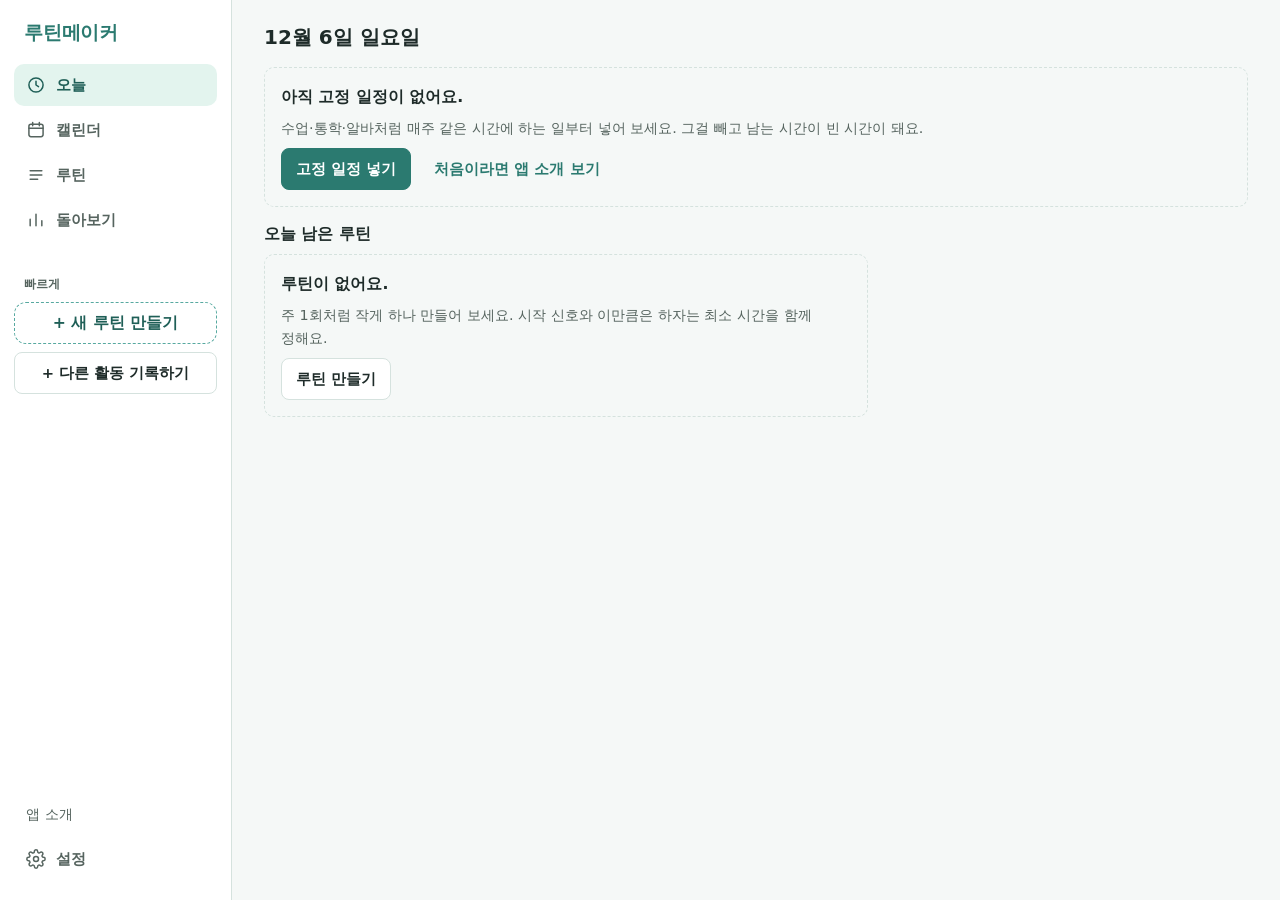
==== index.html @ d588ef5b "예상과 실제: 그만둔 일 남기기, 배율을 로그 중앙값과 범위로, 돌아보기 산점도, 앱 보정 효과 확인(백테스트) Co-Authored-By: Claude Opus 5.5 <nore" ====
<!doctype html>
<html lang="ko">
<head>
<meta charset="utf-8">
<meta name="viewport" content="width=device-width, initial-scale=1">
<title>루틴메이커</title>
<meta name="description" content="실제로 걸리는 시간을 재서, 고정 일정 사이 빈 시간에 지킬 수 있는 루틴을 세우는 웹앱">
<meta name="color-scheme" content="light dark">
<link rel="stylesheet" href="style.css">
<script defer src="js/calc.js"></script>
<script defer src="js/store.js"></script>
<script defer src="js/sample.js"></script>
<script defer src="js/app.js"></script>
</head>
<body>
<a class="skip" href="#main">본문으로 건너뛰기</a>

<!-- 상단 바: 앱 이름 + 탭. 스크롤해도 위에 붙어 있다 -->
<header class="topbar">
  <div class="topbar-inner">
    <div class="brand-row">
      <h1 class="brand">루틴메이커</h1>
      <a class="about" href="intro.html">앱 소개</a>
      <button type="button" class="icon-btn settings-btn" id="btnSettings" aria-label="설정" title="설정">
        <svg viewBox="0 0 24 24" width="20" height="20" aria-hidden="true" fill="none" stroke="currentColor" stroke-width="1.8" stroke-linecap="round" stroke-linejoin="round"><circle cx="12" cy="12" r="3"/><path d="M19.4 15a1.65 1.65 0 0 0 .33 1.82l.06.06a2 2 0 1 1-2.83 2.83l-.06-.06a1.65 1.65 0 0 0-1.82-.33 1.65 1.65 0 0 0-1 1.51V21a2 2 0 1 1-4 0v-.09A1.65 1.65 0 0 0 9 19.4a1.65 1.65 0 0 0-1.82.33l-.06.06a2 2 0 1 1-2.83-2.83l.06-.06A1.65 1.65 0 0 0 4.68 15a1.65 1.65 0 0 0-1.51-1H3a2 2 0 1 1 0-4h.09A1.65 1.65 0 0 0 4.6 9a1.65 1.65 0 0 0-.33-1.82l-.06-.06a2 2 0 1 1 2.83-2.83l.06.06A1.65 1.65 0 0 0 9 4.68a1.65 1.65 0 0 0 1-1.51V3a2 2 0 1 1 4 0v.09a1.65 1.65 0 0 0 1 1.51 1.65 1.65 0 0 0 1.82-.33l.06-.06a2 2 0 1 1 2.83 2.83l-.06.06A1.65 1.65 0 0 0 19.4 9a1.65 1.65 0 0 0 1.51 1H21a2 2 0 1 1 0 4h-.09a1.65 1.65 0 0 0-1.51 1z"/></svg>
        <span class="side-label">설정</span>
      </button>
    </div>
    <nav class="tabs" role="tablist" aria-label="화면">
      <button type="button" role="tab" id="tab-today" aria-controls="panel-today" aria-selected="true"><svg class="tab-ic" viewBox="0 0 24 24" width="20" height="20" aria-hidden="true" fill="none" stroke="currentColor" stroke-width="1.8" stroke-linecap="round" stroke-linejoin="round"><circle cx="12" cy="12" r="8.5"/><path d="M12 7.5V12l3 2"/></svg>오늘</button>
      <button type="button" role="tab" id="tab-calendar" aria-controls="panel-calendar" aria-selected="false" tabindex="-1"><svg class="tab-ic" viewBox="0 0 24 24" width="20" height="20" aria-hidden="true" fill="none" stroke="currentColor" stroke-width="1.8" stroke-linecap="round" stroke-linejoin="round"><rect x="3.5" y="5" width="17" height="15" rx="2.5"/><path d="M3.5 10h17M8 3v4M16 3v4"/></svg>캘린더</button>
      <button type="button" role="tab" id="tab-routines" aria-controls="panel-routines" aria-selected="false" tabindex="-1"><svg class="tab-ic" viewBox="0 0 24 24" width="20" height="20" aria-hidden="true" fill="none" stroke="currentColor" stroke-width="1.8" stroke-linecap="round" stroke-linejoin="round"><path d="M5 7h14M5 12h14M5 17h9"/></svg>루틴</button>
      <button type="button" role="tab" id="tab-review" aria-controls="panel-review" aria-selected="false" tabindex="-1"><svg class="tab-ic" viewBox="0 0 24 24" width="20" height="20" aria-hidden="true" fill="none" stroke="currentColor" stroke-width="1.8" stroke-linecap="round" stroke-linejoin="round"><path d="M5 19V11M12 19V5M19 19v-6"/></svg>돌아보기</button>
    </nav>
    <!-- 넓은 화면(데스크톱)에서만: 왼쪽 메뉴의 상황 버튼과 빠른 버튼 -->
    <div class="side-extra">
      <div id="sideSit"></div>
      <p class="side-h">빠르게</p>
      <button type="button" class="new-btn" id="sideNewRoutine">+ 새 루틴 만들기</button>
      <button type="button" class="btn" id="sideOther">+ 다른 활동 기록하기</button>
    </div>
  </div>
</header>

<div class="wrap">
  <div id="status" class="status info" role="status" aria-live="polite"><strong>기록을 불러오는 중이에요</strong></div>

  <!-- 진행 중인 일: 어느 탭에서나 보인다 -->
  <section id="active" class="active" aria-labelledby="activeTitle" hidden>
    <p class="eyebrow" id="activeKind">하는 중</p>
    <h2 id="activeTitle" tabindex="-1"></h2>
    <p class="timer num" id="timer" aria-hidden="true">00:00</p>
    <p class="sr-only" id="timerLive" aria-live="polite"></p>
    <div class="progress" id="progress" aria-hidden="true"><span id="progressBar"></span><i id="progressMin" title="최소 시간" hidden></i></div>
    <p class="active-note" id="activeNote" hidden></p>
    <p class="meta" id="activeMeta"></p>
    <div class="row" id="activeButtons">
      <button type="button" class="btn primary" id="btnFinish">끝냈어요</button>
      <button type="button" class="btn" id="btnAbandon">그만두기</button>
    </div>
    <div class="confirm" id="shortConfirm" hidden>
      <p id="shortText"></p>
      <div class="row">
        <button type="button" class="btn primary" id="btnShortNo">조금 더 하기</button>
        <button type="button" class="btn" id="btnShortYes">그래도 끝내기</button>
      </div>
    </div>
    <form id="finishForm" class="subform" hidden novalidate>
      <div class="field" id="finishAmountField">
        <label for="finishAmount" id="finishAmountLabel">오늘 몇 장 했어요?</label>
        <input id="finishAmount" inputmode="numeric" autocomplete="off" aria-describedby="finishAmountErr">
        <p class="err" id="finishAmountErr"></p>
      </div>
      <div class="field" id="finishActualField">
        <label for="finishActual">실제로 걸린 시간 (분)</label>
        <input id="finishActual" inputmode="numeric" autocomplete="off" aria-describedby="finishActualHint finishActualErr">
        <p class="hint" id="finishActualHint">타이머가 12시간 넘게 켜져 있었어요. 실제로 걸린 시간을 적어 주세요.</p>
        <p class="err" id="finishActualErr"></p>
      </div>
      <div class="row">
        <button type="submit" class="btn primary">기록 저장</button>
        <button type="button" class="btn" id="btnSkipAmount">분량은 모르겠어요</button>
        <button type="button" class="btn ghost" id="btnFinishBack">계속하기</button>
      </div>
    </form>
    <div class="confirm" id="abandonConfirm" hidden>
      <p id="abandonText">여기까지 한 시간을 ‘그만둔 일’로 남길까요? 그만둔 일은 횟수와 예상 비교에서 빠지고, 몇 번 그만뒀는지만 따로 세요. 잘못 시작했다면 기록 없이 지울 수 있어요.</p>
      <div class="row">
        <button type="button" class="btn primary" id="btnAbandonYes">그만둔 일로 남기기</button>
        <button type="button" class="btn" id="btnAbandonNo">계속하기</button>
        <button type="button" class="btn danger push-right" id="btnAbandonDiscard">기록 없이 지우기</button>
      </div>
    </div>
  </section>

  <main id="main">

    <!-- 오늘 -->
    <section id="panel-today" role="tabpanel" aria-labelledby="tab-today">
      <div id="todayDyn"></div>

      <!-- 다른 활동 기록하기: 오늘 탭의 버튼을 누르면 이 폼이 화면 위 창으로 옮겨져 열린다 -->
      <section class="card" aria-labelledby="taskH" hidden>
        <h2 id="taskH">다른 활동 기록하기</h2>
        <form id="taskForm" novalidate>
          <p class="sub">과제·발표 준비처럼 루틴이 아닌 일을 재거나, 이미 끝낸 일을 기록해요.</p>
          <div class="field">
            <label for="tName">할 일 이름</label>
            <input id="tName" autocomplete="off" placeholder="예: 자료구조 과제 3번" aria-describedby="tNameErr">
            <p class="err" id="tNameErr"></p>
          </div>
          <div class="grid2">
            <div class="field">
              <label for="tCategory">카테고리</label>
              <input id="tCategory" list="categoryList" autocomplete="off" value="과제" aria-describedby="tCategoryErr">
              <p class="err" id="tCategoryErr"></p>
            </div>
            <div class="field">
              <label for="tEstimate">예상 시간 (분)</label>
              <input id="tEstimate" inputmode="numeric" autocomplete="off" placeholder="60" aria-describedby="tEstimateErr">
              <p class="err" id="tEstimateErr"></p>
            </div>
          </div>
          <p class="hint" id="tHint" aria-live="polite"></p>
          <label class="check"><input type="checkbox" id="tManual"> 이미 끝낸 일이에요 (실제 시간 직접 입력)</label>
          <div class="grid2">
            <div class="field" id="tDayField" hidden>
              <label for="tDay">언제 했나요?</label>
              <select id="tDay"></select>
            </div>
            <div class="field" id="tActualField" hidden>
              <label for="tActual">실제로 걸린 시간 (분)</label>
              <input id="tActual" inputmode="numeric" autocomplete="off" placeholder="80" aria-describedby="tActualErr">
              <p class="err" id="tActualErr"></p>
            </div>
          </div>
          <p class="err" id="taskFormErr"></p>
          <div class="row"><button type="submit" class="btn primary" id="tSubmit">시작</button></div>
        </form>
      </section>
    </section>

    <!-- 캘린더: 주 보기(기본)·월 보기, 그리고 매주 반복되는 고정 일정 -->
    <section id="panel-calendar" role="tabpanel" aria-labelledby="tab-calendar" hidden>
      <div id="calendarDyn"></div>

      <!-- 고정 일정 넣기·고치기 폼: '+ 고정 일정 넣기'나 연필을 누르면 화면 위 창으로 옮겨져 열린다 -->
      <section class="card" aria-label="고정 일정 넣기" hidden>
        <form id="blockForm" novalidate>
          <div class="grid2">
            <div class="field">
              <label for="bName">이름</label>
              <input id="bName" autocomplete="off" placeholder="예: 자료구조" aria-describedby="bNameErr">
              <p class="err" id="bNameErr"></p>
            </div>
            <div class="field">
              <label for="bKind">종류</label>
              <select id="bKind">
                <option>수업</option><option>통학</option><option>알바</option><option>기타</option>
              </select>
            </div>
          </div>
          <fieldset class="choice days" id="bDaysSet" aria-describedby="bDaysErr">
            <legend>요일</legend>
            <div class="daypick">
              <label><input type="checkbox" name="bDay" value="1"><span>월</span></label>
              <label><input type="checkbox" name="bDay" value="2"><span>화</span></label>
              <label><input type="checkbox" name="bDay" value="3"><span>수</span></label>
              <label><input type="checkbox" name="bDay" value="4"><span>목</span></label>
              <label><input type="checkbox" name="bDay" value="5"><span>금</span></label>
              <label><input type="checkbox" name="bDay" value="6"><span>토</span></label>
              <label><input type="checkbox" name="bDay" value="0"><span>일</span></label>
            </div>
            <p class="err" id="bDaysErr"></p>
          </fieldset>
          <div class="grid2">
            <div class="field">
              <label for="bStart">시작</label>
              <input type="time" id="bStart" aria-describedby="bStartErr">
              <p class="err" id="bStartErr"></p>
            </div>
            <div class="field">
              <label for="bEnd">끝</label>
              <input type="time" id="bEnd" aria-describedby="bEndErr">
              <p class="err" id="bEndErr"></p>
            </div>
          </div>
          <div class="row">
            <button type="submit" class="btn primary" id="bSubmit">고정 일정 넣기</button>
            <button type="button" class="btn ghost" id="bCancel" hidden>수정 취소</button>
            <button type="button" class="btn danger push-right" id="bDelete" hidden>고정 일정 지우기</button>
          </div>
          <div class="confirm" id="bDeleteConfirm" hidden>
            <p id="bDeleteText"></p>
            <div class="row">
              <button type="button" class="btn danger" id="bDeleteYes">지우기</button>
              <button type="button" class="btn" id="bDeleteNo">취소</button>
            </div>
          </div>
        </form>
      </section>

    </section>

    <!-- 루틴 -->
    <section id="panel-routines" role="tabpanel" aria-labelledby="tab-routines" hidden>
      <div id="routinesDyn"></div>

      <!-- 루틴 만들기·고치기 폼: 루틴 탭의 '새 루틴 만들기'나 연필을 누르면 화면 위 창으로 옮겨져 열린다.
           1 이름 → 2 종류 → 3 언제·얼마나 자주 → 4 시간·분량 순서로, 앞 단계를 정하면 다음 단계가 아래에 나타난다 -->
      <section class="card" aria-labelledby="routineFormH" hidden>
        <h2 id="routineFormH" tabindex="-1">새 루틴 만들기</h2>
        <form id="routineForm" class="stack-form" novalidate>
          <div class="field step" id="stepName">
            <label for="rName"><span class="step-n" aria-hidden="true">1</span> 무엇을 하나요?</label>
            <input id="rName" autocomplete="off" placeholder="예: 자료구조 복습" aria-describedby="rNameErr">
            <p class="err" id="rNameErr"></p>
            <fieldset class="color-pick">
              <legend>색 <span class="radio-sub">캘린더와 기록에서 이 루틴을 알아보는 색이에요</span></legend>
              <div class="swatches" id="rColorSwatches"></div>
            </fieldset>
          </div>

          <fieldset class="step kind-pick" id="stepKind" aria-describedby="rKindErr" hidden>
            <legend><span class="step-n" aria-hidden="true">2</span> 어떤 루틴인가요? <button type="button" class="help-btn" data-guide aria-label="루틴 종류 알아보기" title="루틴 종류 알아보기"><svg viewBox="0 0 24 24" width="18" height="18" aria-hidden="true" fill="none" stroke="currentColor" stroke-width="1.8" stroke-linecap="round" stroke-linejoin="round"><circle cx="12" cy="12" r="9.5"></circle><path d="M9.5 9.3a2.6 2.6 0 0 1 5 .9c0 1.8-2.5 2.3-2.5 3.8"></path><path d="M12 17.2h.01"></path></svg></button></legend>
            <div class="kind-cards">
              <label class="kind-card"><input type="radio" name="rKind" value="time">
                <span class="kc-title">시각 루틴</span><span class="kc-sub">정해진 시각에 해요 · 예: 22:00 영어 단어</span></label>
              <label class="kind-card"><input type="radio" name="rKind" value="situation">
                <span class="kc-title">상황 루틴</span><span class="kc-sub">어떤 상황이 되면 해요 · 예: 수업 끝나면 복습</span></label>
              <label class="kind-card"><input type="radio" name="rKind" value="anytime">
                <span class="kc-title">아무 때나 루틴</span><span class="kc-sub">빈 시간 아무 때나 해요 · 예: 스트레칭</span></label>
            </div>
            <p class="err" id="rKindErr"></p>
          </fieldset>

          <div class="step" id="stepDetail" hidden>
            <p class="step-label"><span class="step-n" aria-hidden="true">3</span> 언제, 얼마나 자주 하나요?</p>

            <div class="field" id="rTimeDetail" hidden>
              <label for="rAnchorTime">몇 시에 시작하나요?</label>
              <input type="time" id="rAnchorTime" aria-describedby="rAnchorErr">
            </div>

            <fieldset class="choice" id="rSitDetail" hidden aria-describedby="rAnchorErr">
              <legend>어떤 상황이 되면 하나요?</legend>
              <label class="radio"><input type="radio" name="rSit" value="block"> 고정 일정이 끝나면</label>
              <div class="field indent" id="rAnchorBlockField" hidden>
                <label for="rAnchorBlock" class="sr-only">어느 고정 일정이 끝나면</label>
                <select id="rAnchorBlock" aria-describedby="rAnchorErr"></select>
              </div>
              <label class="radio"><input type="radio" name="rSit" value="routine"> 다른 루틴을 끝내면</label>
              <div class="field indent" id="rAnchorRoutineField" hidden>
                <label for="rAnchorRoutine" class="sr-only">어느 루틴을 끝내면</label>
                <select id="rAnchorRoutine" aria-describedby="rAnchorErr"></select>
              </div>
              <label class="radio"><input type="radio" name="rSit" value="dayoff"> 쉬는 날이면 <span class="radio-sub">공휴일이나 고정 일정이 없는 날</span></label>
              <label class="radio"><input type="radio" name="rSit" value="situation"> 내가 알려 주는 상황이 되면</label>
              <div class="field indent" id="rAnchorSituationField" hidden>
                <label for="rAnchorSituation">상황 이름</label>
                <input id="rAnchorSituation" list="situationList" autocomplete="off" placeholder="예: 집 도착" aria-describedby="rAnchorSituationHint rAnchorErr">
                <datalist id="situationList"></datalist>
                <p class="hint" id="rAnchorSituationHint">오늘 탭에 이 이름의 버튼이 생겨요. 그 상황이 되면 눌러 주세요.</p>
              </div>
              <p class="hint">"수업 끝나면"처럼 방금 일어난 일에 붙이면 시작하기 쉬워요.</p>
            </fieldset>
            <p class="err" id="rAnchorErr"></p>

            <fieldset class="choice" id="rPerWeekField" aria-describedby="rDaysErr" hidden>
              <legend>얼마나 자주</legend>
              <label class="radio"><input type="radio" name="rFreq" value="days" checked> 요일을 정해요</label>
              <div class="indent" id="rDaysField">
                <div class="daypick">
                  <label><input type="checkbox" name="rDay" value="1"><span>월</span></label>
                  <label><input type="checkbox" name="rDay" value="2"><span>화</span></label>
                  <label><input type="checkbox" name="rDay" value="3"><span>수</span></label>
                  <label><input type="checkbox" name="rDay" value="4"><span>목</span></label>
                  <label><input type="checkbox" name="rDay" value="5"><span>금</span></label>
                  <label><input type="checkbox" name="rDay" value="6"><span>토</span></label>
                  <label><input type="checkbox" name="rDay" value="0"><span>일</span></label>
                </div>
                <div class="row quick-days">
                  <button type="button" class="btn small ghost" data-days="0,1,2,3,4,5,6">매일</button>
                  <button type="button" class="btn small ghost" data-days="1,2,3,4,5">평일</button>
                  <button type="button" class="btn small ghost" data-days="0,6">주말</button>
                </div>
                <p class="err" id="rDaysErr"></p>
              </div>
              <label class="radio"><input type="radio" name="rFreq" value="weekly"> 주 몇 번만 정해요 <span class="radio-sub">요일은 그때그때</span></label>
              <div class="field indent" id="rWeeklyField" hidden>
                <label for="rPerWeek" class="sr-only">주 몇 번</label>
                <select id="rPerWeek">
                  <option value="1">주 1회</option><option value="2">주 2회</option><option value="3" selected>주 3회</option>
                  <option value="4">주 4회</option><option value="5">주 5회</option><option value="6">주 6회</option>
                </select>
              </div>
              <p class="hint">연속 기록은 요일을 정하면 그 요일마다, 주 몇 번이면 주마다 세요. 한 번 놓쳐도 이어져요.</p>
            </fieldset>
            <div class="field" id="rEachField" hidden>
              <span class="field-label">얼마나 자주</span>
              <p class="each-note">상황이 올 때마다 해요</p>
            </div>
          </div>

          <div class="step" id="stepRest" hidden>
            <p class="step-label"><span class="step-n" aria-hidden="true">4</span> 얼마나 걸리나요?</p>
            <div class="grid2">
              <div class="field">
                <label for="rBase">기본 시간 (분)</label>
                <input id="rBase" inputmode="numeric" autocomplete="off" placeholder="45" aria-describedby="rBaseErr">
                <p class="err" id="rBaseErr"></p>
              </div>
              <div class="field">
                <label for="rMin">최소 시간 (분)</label>
                <input id="rMin" inputmode="numeric" autocomplete="off" placeholder="10" aria-describedby="rMinHint rMinErr">
                <p class="hint" id="rMinHint">이만큼은 해야 한 번으로 세요. 바쁜 날엔 여기까지만 해도 돼요. 늘 같은 분량인 루틴은 분량을 끝내면 세요.</p>
                <p class="err" id="rMinErr"></p>
              </div>
            </div>
            <div class="field">
              <label for="rCategory">카테고리</label>
              <input id="rCategory" list="categoryList" autocomplete="off" value="공부" aria-describedby="rCategoryErr">
              <p class="err" id="rCategoryErr"></p>
            </div>

            <fieldset class="choice" id="rMeasureSet">
              <legend>무엇으로 셀 수 있나요?</legend>
              <label class="radio"><input type="radio" name="rMeasure" value="fixed"> 늘 같은 분량이에요 <span class="radio-sub">예: 영어 단어 100개</span></label>
              <div class="grid2 indent" id="rFixedField" hidden>
                <div class="field">
                  <label for="rFixedAmount">분량</label>
                  <input id="rFixedAmount" inputmode="numeric" autocomplete="off" placeholder="100" aria-describedby="rFixedAmountErr">
                  <p class="err" id="rFixedAmountErr"></p>
                </div>
                <div class="field">
                  <label for="rFixedUnit">단위</label>
                  <input id="rFixedUnit" autocomplete="off" placeholder="개" aria-describedby="rFixedUnitErr">
                  <p class="err" id="rFixedUnitErr"></p>
                </div>
              </div>
              <label class="radio"><input type="radio" name="rMeasure" value="count" checked> 매번 달라요 <span class="radio-sub">예: 복습할 슬라이드 장수</span></label>
              <div class="field indent" id="rCountField">
                <label for="rCountUnit">단위</label>
                <input id="rCountUnit" autocomplete="off" value="장" aria-describedby="rCountUnitHint rCountUnitErr">
                <p class="hint" id="rCountUnitHint">끝낼 때 "오늘 몇 장 했어요?"라고 물어봐요.</p>
                <p class="err" id="rCountUnitErr"></p>
              </div>
              <label class="radio"><input type="radio" name="rMeasure" value="none"> 셀 수 없어요 <span class="radio-sub">예: 팀플 회의록 정리</span></label>
            </fieldset>

            <div class="row">
              <button type="submit" class="btn primary" id="rSubmit">루틴 만들기</button>
              <button type="button" class="btn ghost" id="rCancel" hidden>수정 취소</button>
              <button type="button" class="btn danger push-right" id="rDelete" hidden>루틴 지우기</button>
            </div>
            <div class="confirm" id="rDeleteConfirm" hidden>
              <p id="rDeleteText"></p>
              <div class="row">
                <button type="button" class="btn danger" id="rDeleteYes">지우기</button>
                <button type="button" class="btn" id="rDeleteNo">취소</button>
              </div>
            </div>
          </div>
        </form>
      </section>
    </section>

    <!-- 돌아보기 -->
    <section id="panel-review" role="tabpanel" aria-labelledby="tab-review" hidden>
      <div id="reviewDyn"></div>

    </section>
  </main>

  <datalist id="categoryList"></datalist>
</div>

<!-- 설정: 하루 설정 · 공휴일 설정 · 기록 관리 -->
<dialog id="settingsDialog" class="dialog" aria-labelledby="settingsTitle">
  <div class="dialog-head">
    <h2 id="settingsTitle">설정</h2>
    <button type="button" class="btn ghost small" id="settingsClose">닫기</button>
  </div>
  <div class="settings-body">
    <div id="settingsStatus" class="status" role="status" aria-live="polite"></div>
      <section class="set-sec" aria-labelledby="settingsH">
        <h2 id="settingsH">하루 설정</h2>
        <form id="settingsForm" novalidate>
          <div class="grid3">
            <div class="field">
              <label for="sDayStart">하루 시작</label>
              <input type="time" id="sDayStart" aria-describedby="sDayStartErr">
              <p class="err" id="sDayStartErr"></p>
            </div>
            <div class="field">
              <label for="sDayEnd">하루 끝</label>
              <input type="time" id="sDayEnd" aria-describedby="sDayEndErr">
              <p class="err" id="sDayEndErr"></p>
            </div>
            <div class="field">
              <label for="sBuffer">전환 시간 (분)</label>
              <input id="sBuffer" inputmode="numeric" autocomplete="off" aria-describedby="sBufferHint sBufferErr">
              <p class="err" id="sBufferErr"></p>
            </div>
          </div>
          <p class="hint" id="sBufferHint">전환 시간은 고정 일정 앞뒤로 이동·준비에 쓰는 시간이에요. 빈 시간에서 빼고 계산해요 (0~30분).</p>
          <p class="hint">하루 끝은 새벽 2시처럼 자정을 넘겨도 돼요(새벽 4시까지). 그때까지 한 일은 전날 한 일로 쳐요.</p>
          <div class="row"><button type="submit" class="btn">설정 저장</button></div>
        </form>
      </section>
      <section class="set-sec" aria-labelledby="holidayH">
        <h2 id="holidayH">공휴일 설정</h2>
        <form id="holidayForm" novalidate>
          <fieldset class="choice">
            <legend>공휴일에 쉬는 고정 일정</legend>
            <div class="row">
              <label class="check"><input type="checkbox" name="sHolidayOff" value="수업"> 수업</label>
              <label class="check"><input type="checkbox" name="sHolidayOff" value="통학"> 통학</label>
              <label class="check"><input type="checkbox" name="sHolidayOff" value="알바"> 알바</label>
              <label class="check"><input type="checkbox" name="sHolidayOff" value="기타"> 기타</label>
            </div>
            <p class="hint">고른 종류는 공휴일에 빼고 빈 시간을 계산해요.</p>
          </fieldset>
          <p class="hint" id="holidayInfo"></p>
          <div class="row"><button type="submit" class="btn">저장</button></div>
        </form>
      </section>
      <section class="set-sec" aria-labelledby="dataH">
        <h2 id="dataH">기록 관리</h2>
        <p class="sub">기록은 이 브라우저에만 저장되고 어디에도 보내지 않아요. 기기를 바꾸거나 브라우저 데이터를 지우기 전에 내보내 두세요.</p>
        <div class="row">
          <button type="button" class="btn" id="btnExport">내보내기 (JSON 파일)</button>
          <button type="button" class="btn" id="btnImport">가져오기</button>
          <input type="file" id="fileImport" accept="application/json,.json" hidden>
          <button type="button" class="btn danger" id="btnClear">전체 삭제</button>
        </div>
        <div class="confirm" id="importConfirm" hidden>
          <p id="importConfirmText"></p>
          <div class="row">
            <button type="button" class="btn danger" id="btnImportYes">파일 내용으로 바꾸기</button>
            <button type="button" class="btn" id="btnImportNo">취소</button>
          </div>
        </div>
        <div class="confirm" id="clearConfirm" hidden>
          <p id="clearConfirmText"></p>
          <div class="row">
            <button type="button" class="btn danger" id="btnClearYes">모두 지우기</button>
            <button type="button" class="btn" id="btnClearNo">취소</button>
          </div>
        </div>
        <div id="sampleBox" class="sample" hidden>
          <p>처음이라 화면이 비어 있다면, 예시 데이터로 먼저 둘러볼 수 있어요. 대학생 한 명의 5주치 기록이에요.</p>
          <button type="button" class="btn" id="btnSample">예시 데이터로 둘러보기</button>
        </div>
      </section>
  </div>
</dialog>

<!-- 루티의 제안: 규칙 다듬기 -->
<dialog id="suggestDialog" class="dialog" aria-labelledby="suggestTitle">
  <div class="dialog-head">
    <h2 id="suggestTitle">루티의 제안</h2>
    <button type="button" class="btn ghost small" id="suggestClose">닫기</button>
  </div>
  <div id="suggestBody" class="suggest-body"></div>
</dialog>

<!-- 가이드: 활동 다섯 가지 -->
<dialog id="guideDialog" class="dialog guide" aria-labelledby="guideTitle">
  <div class="dialog-head">
    <h2 id="guideTitle">루틴은 세 가지예요</h2>
    <button type="button" class="btn ghost small" id="guideClose">닫기</button>
  </div>
  <div class="guide-body">
    <p class="sub">무엇이 시작 신호인지에 따라 나눠요. 수업·알바 같은 고정 일정은 캘린더 탭에, 반복하지 않는 일은 오늘 탭의 "다른 활동 기록하기"에 적어요.</p>
    <ul class="guide-list">
      <li class="g-time">
        <span class="g-mark" aria-hidden="true"></span>
        <div><h3>시각 루틴</h3>
          <p>정해진 시각이 시작 신호인 루틴. 주 몇 번 할지 정해요.</p>
          <p class="g-eg">예: 22:00이 되면 → 영어 단어 100개, 매일</p></div>
      </li>
      <li class="g-situation">
        <span class="g-mark" aria-hidden="true"></span>
        <div><h3>상황 루틴</h3>
          <p>어떤 상황이 시작 신호인 루틴. 상황이 올 때마다 하고, 상황이 생긴 날 중 실천한 날로 세요.</p>
          <ul class="g-sub">
            <li><strong>고정 일정이 끝나면</strong> · 수업 끝나면 → 복습</li>
            <li><strong>다른 루틴을 끝내면</strong> · 단어 외우고 나면 → 일기 3줄</li>
            <li><strong>쉬는 날이면</strong> · 공휴일이나 고정 일정이 없는 날 → 방 정리</li>
            <li><strong>내가 알려 주는 상황이 되면</strong> · 집 도착 → 정리 10분. 앱이 알 수 없는 상황은 오늘 탭의 상황 버튼으로 알려 주세요.</li>
          </ul></div>
      </li>
      <li class="g-anytime">
        <span class="g-mark" aria-hidden="true"></span>
        <div><h3>아무 때나 루틴</h3>
          <p>시작 신호 없이 빈 시간 아무 때나 하는 루틴. 주 몇 번 할지 정해요.</p>
          <p class="g-eg">예: 스트레칭 주 3회</p></div>
      </li>
    </ul>
    <p class="sub">모든 루틴에는 최소 시간이 있어요. 타이머가 최소 시간을 넘기면 한 번으로 세고, 그보다 짧게 끝내면 기록만 남아요. 늘 같은 분량인 루틴은 분량을 끝내면 세요.</p>
  </div>
</dialog>

<!-- 고치기 대화상자: 루틴·고정 일정 폼을 잠시 이 안으로 옮겨 와서 화면 위에 띄운다 -->
<dialog id="editDialog" class="dialog" aria-labelledby="editDialogTitle">
  <div class="dialog-head">
    <h2 id="editDialogTitle"></h2>
    <button type="button" class="btn ghost small" id="editDialogClose">닫기</button>
  </div>
  <div id="editDialogBody"></div>
</dialog>
<noscript><p class="noscript">이 앱은 자바스크립트가 켜져 있어야 동작해요.</p></noscript>
</body>
</html>
---- style.css ----
/* 루틴메이커 — 한 줄 칼럼. 위에서부터: 상태 안내 → 하는 중 → 탭 → 탭 내용 */
/* 팔레트: 진한 청록(버튼·루틴) · 중간 청록(루틴 점) · 민트(빈 시간) · 크림(지금) · 회색(고정 일정) */
:root {
  --bg: #f5f8f7;
  --surface: #ffffff;
  --ink: #1e2b29;
  --muted: #56645f;
  --line: #d5e2de;
  --accent: #2b7a70;
  --accent-ink: #ffffff;
  --accent-soft: #e3f4ee;
  --teal-ink: #1f5f57;
  --teal-mid: #57a9a0;
  --mint: #afeed6;
  --cream: #fff5af;
  --cream-ink: #1e2b29;
  --block: #7d8784;
  --block-past: #c3cbc8;
  --chip: #e8edeb;
  --gap: var(--mint);
  --ok: #1f5f57;
  --warn: #8a5300;
  --high: #b42318;
  --ok-bg: #e3f4ee;
  --warn-bg: #fdf1dc;
  --high-bg: #fdecea;
  --focus: #2b7a70;
  --font: -apple-system, BlinkMacSystemFont, "Apple SD Gothic Neo", "Malgun Gothic", "Noto Sans KR", system-ui, sans-serif;
  --mono: ui-monospace, "SF Mono", "Cascadia Mono", Consolas, monospace;
  --radius: 10px;
  color-scheme: light;
}
@media (prefers-color-scheme: dark) {
  :root {
    --bg: #0f1715;
    --surface: #16211e;
    --ink: #e2eeea;
    --muted: #9db0aa;
    --line: #2a3a36;
    --accent: #6cc4b8;
    --accent-ink: #0b1a17;
    --accent-soft: #1b332e;
    --teal-ink: #8fd8cc;
    --teal-mid: #4f9d94;
    --mint: #1f4a40;
    --cream: #4a4420;
    --cream-ink: #f5efc8;
    --block: #6f7b78;
    --block-past: #3a4542;
    --chip: #22302c;
    --ok: #8fd8cc;
    --warn: #f0b862;
    --high: #ff8f85;
    --ok-bg: #1b332e;
    --warn-bg: #33270f;
    --high-bg: #3a1c1a;
    --focus: #6cc4b8;
    color-scheme: dark;
  }
}

* { box-sizing: border-box; }
html { -webkit-text-size-adjust: 100%; }
body {
  margin: 0;
  background: var(--bg);
  color: var(--ink);
  font-family: var(--font);
  font-size: 15px;
  line-height: 1.6;
  overflow-wrap: anywhere;
  word-break: keep-all;
}
.wrap { max-width: 680px; margin: 0 auto; padding: 0 16px; padding-block: 20px 48px; display: grid; gap: 20px; }
h1, h2, h3 { margin: 0; line-height: 1.35; text-wrap: balance; }
h1 { font-size: 1.45rem; letter-spacing: -0.01em; }
h2 { font-size: 1.1rem; }
h3 { font-size: 0.98rem; }
p { margin: 0; }
.num { font-family: var(--mono); font-variant-numeric: tabular-nums; }
.sub { color: var(--muted); font-size: 0.92rem; }
.hint { color: var(--muted); font-size: 0.85rem; }
.hint:empty, .err:empty { display: none; }
.eyebrow { font-size: 0.78rem; letter-spacing: 0.06em; color: var(--muted); font-weight: 600; }
.sr-only { position: absolute; width: 1px; height: 1px; overflow: hidden; clip: rect(0 0 0 0); clip-path: inset(50%); white-space: nowrap; }
.skip { position: absolute; left: 16px; top: -48px; background: var(--surface); color: var(--ink); padding: 8px 12px; border-radius: 8px; z-index: 10; }
.skip:focus { top: 8px; }
.masthead { display: grid; gap: 2px; }
.tagline { color: var(--muted); font-size: 0.92rem; }
.foot { color: var(--muted); font-size: 0.8rem; padding-top: 8px; border-top: 1px solid var(--line); }
.noscript { padding: 16px; }

/* 버튼과 입력 */
button, input, select { font: inherit; color: inherit; }
.btn {
  cursor: pointer;
  border-radius: 8px;
  border: 1px solid var(--line);
  background: var(--surface);
  padding: 8px 14px;
  font-weight: 600;
  font-size: 0.92rem;
  min-height: 40px;
}
.btn:hover { border-color: var(--muted); }
.btn.primary { background: var(--accent); color: var(--accent-ink); border-color: var(--accent); }
.btn.primary:hover { filter: brightness(1.08); }
.btn.danger { color: var(--high); }
.btn.ghost { border-color: transparent; background: transparent; color: var(--accent); }
.btn.small { min-height: 32px; padding: 4px 10px; font-size: 0.85rem; }
.btn[disabled] { opacity: 0.5; cursor: not-allowed; }
:focus-visible { outline: 3px solid var(--focus); outline-offset: 2px; }
.row { display: flex; flex-wrap: wrap; gap: 8px; align-items: center; }

form { display: grid; gap: 14px; }
.field { display: grid; gap: 4px; min-width: 0; align-content: start; }
.field > label, legend { font-weight: 600; font-size: 0.9rem; }
.field input, .field select {
  width: 100%; min-width: 0;
  border: 1px solid var(--line);
  border-radius: 8px;
  padding: 8px 10px;
  background: var(--bg);
  min-height: 40px;
}
.field input[aria-invalid="true"], .field select[aria-invalid="true"], fieldset[aria-invalid="true"] { border-color: var(--high); box-shadow: 0 0 0 1px var(--high); }
.err { color: var(--high); font-size: 0.85rem; font-weight: 600; }
.grid2 { display: grid; grid-template-columns: 1fr 1fr; gap: 12px; }
.grid3 { display: grid; grid-template-columns: repeat(3, 1fr); gap: 12px; }
@media (max-width: 440px) {
  .grid2 { grid-template-columns: 1fr; }
  .grid3 { grid-template-columns: 1fr 1fr; }
}
fieldset.choice { border: 1px solid var(--line); border-radius: var(--radius); padding: 10px 12px 12px; margin: 0; display: grid; gap: 8px; min-width: 0; }
legend { padding: 0 4px; }
.legend-sub, .radio-sub { color: var(--muted); font-weight: 400; font-size: 0.85rem; }
.radio, .check { display: flex; flex-wrap: wrap; gap: 4px 8px; align-items: center; font-size: 0.92rem; cursor: pointer; }
.radio input, .check input { width: 18px; height: 18px; margin: 0; accent-color: var(--accent); }
.indent { padding-left: 26px; }
.daypick { display: flex; flex-wrap: wrap; gap: 6px; }
.daypick label { position: relative; }
.daypick input { position: absolute; opacity: 0; width: 100%; height: 100%; margin: 0; cursor: pointer; }
.daypick span {
  display: inline-grid; place-items: center;
  width: 40px; height: 40px; border-radius: 50%;
  border: 1px solid var(--line); background: var(--bg); font-weight: 600;
}
.daypick input:checked + span { background: var(--ink); color: var(--bg); border-color: var(--ink); }
.daypick input:focus-visible + span { outline: 3px solid var(--focus); outline-offset: 2px; }

/* 카드 */
.card { background: var(--surface); border: 1px solid var(--line); border-radius: var(--radius); padding: 16px; display: grid; gap: 12px; min-width: 0; }
.section { display: grid; gap: 10px; }
.section-head { display: flex; flex-wrap: wrap; gap: 4px 12px; align-items: baseline; justify-content: space-between; }
.empty { border: 1px dashed var(--line); border-radius: var(--radius); padding: 16px; display: grid; gap: 8px; justify-items: start; }
.empty strong { font-size: 0.98rem; }
.empty p { color: var(--muted); font-size: 0.9rem; }

/* 상태 안내 */
.status { border-radius: 8px; padding: 10px 14px; font-size: 0.92rem; display: grid; gap: 2px; }
.status:empty { display: none; }
.status.info { background: var(--accent-soft); }
.status.error { background: var(--high-bg); border-left: 4px solid var(--high); }
.status.loading strong::after { content: " …"; }

/* 하는 중 */
.active { background: var(--surface); border: 2px solid var(--accent); border-radius: var(--radius); padding: 16px; display: grid; gap: 10px; }
.timer { font-size: clamp(2.4rem, 12vw, 3.4rem); font-weight: 600; line-height: 1; letter-spacing: -0.02em; }
.progress { height: 8px; border-radius: 4px; background: var(--line); overflow: hidden; position: relative; }
.progress > span { position: absolute; inset: 0 auto 0 0; background: var(--accent); width: 0; }
.progress.over > span { background: var(--warn); }
/* 최소 시간 눈금: 넘기면 한 번으로 센다 */
.progress > i { position: absolute; top: -3px; bottom: -3px; width: 2px; margin-left: -1px; background: var(--ink); border-radius: 1px; }
.progress { overflow: visible; }
.progress > span { border-radius: 4px; }
.meta { color: var(--muted); font-size: 0.88rem; }
.subform, .confirm { border-top: 1px solid var(--line); padding-top: 12px; }
.confirm { display: grid; gap: 10px; }
.confirm p { font-size: 0.92rem; }
.card .confirm, .item .confirm { background: var(--high-bg); border: 0; border-radius: 8px; padding: 12px; }

/* 상단 바: 앱 이름 + 탭 */
.topbar { position: sticky; top: 0; z-index: 10; background: var(--surface); border-bottom: 1px solid var(--line); }
.topbar-inner { max-width: 680px; margin: 0 auto; padding: 0 16px; display: flex; flex-wrap: wrap; align-items: center; justify-content: space-between; gap: 0 16px; }
.brand-row { display: flex; align-items: baseline; gap: 10px; padding-block: 12px; }
.brand { font-size: 1.05rem; letter-spacing: -0.01em; color: var(--accent); }
.about { font-size: 0.82rem; color: var(--muted); }
.about:hover { color: var(--accent); }
.tabs { display: flex; gap: 2px; align-self: stretch; }
.tabs [role="tab"] {
  border: 0; background: transparent; cursor: pointer;
  padding: 0 12px; min-height: 48px;
  font-weight: 600; font-size: 0.95rem; color: var(--muted);
  border-bottom: 3px solid transparent; margin-bottom: -1px;
}
.tabs [role="tab"]:hover { color: var(--ink); }
.tabs [role="tab"][aria-selected="true"] { color: var(--ink); border-bottom-color: var(--accent); }
@media (max-width: 520px) {
  .brand-row { padding-block: 10px 0; }
  .tabs { flex-basis: 100%; }
  .tabs [role="tab"] { flex: 1; padding: 0 4px; }
}
main { display: grid; gap: 20px; }
#todayDyn, #routinesDyn, #weekDyn, #reviewDyn { display: grid; gap: 16px; min-width: 0; }
[role="tabpanel"] { display: grid; gap: 20px; }
[hidden] { display: none !important; }

/* 오늘: 시간 막대 */
.day-head { display: grid; gap: 2px; }
.timeline { position: relative; height: 34px; border-radius: 6px; background: var(--line); overflow: hidden; }
.tl-block { position: absolute; top: 0; bottom: 0; background: var(--block); }
.tl-gap { position: absolute; top: 0; bottom: 0; background: var(--gap); }
.tl-gap.past, .tl-block.past { opacity: 0.4; }
.tl-now { position: absolute; top: -2px; bottom: -2px; width: 2px; background: var(--high); }
.tl-scale { display: flex; justify-content: space-between; color: var(--muted); font-size: 0.78rem; margin-top: 4px; }
.legend { display: flex; flex-wrap: wrap; gap: 4px 14px; color: var(--muted); font-size: 0.8rem; }
.legend span::before { content: ""; display: inline-block; width: 12px; height: 10px; border-radius: 2px; margin-right: 6px; vertical-align: -1px; }
.legend .lg-block::before { background: var(--block); }
.legend .lg-gap::before { background: var(--gap); }
.legend .lg-now::before { width: 2px; background: var(--high); }

ul.plain { list-style: none; margin: 0; padding: 0; display: grid; }
ul.plain > li { padding: 10px 0; border-bottom: 1px solid var(--line); }
ul.plain > li:last-child { border-bottom: 0; }
.gap-row { display: flex; flex-wrap: wrap; gap: 2px 12px; justify-content: space-between; align-items: baseline; }
.gap-row.past { color: var(--muted); }
.gap-row .when { font-weight: 600; }

/* 루틴 항목 */
.items { display: grid; gap: 10px; list-style: none; margin: 0; padding: 0; }
h4 { margin: 0; }
.item { background: var(--surface); border: 1px solid var(--line); border-radius: var(--radius); padding: 14px; display: grid; gap: 8px; min-width: 0; }
.item.flagged { border-left: 4px solid var(--warn); }
.item-head { display: flex; flex-wrap: wrap; gap: 4px 10px; align-items: baseline; justify-content: space-between; }
.item-name { font-weight: 700; font-size: 1rem; }
.rule { font-size: 0.92rem; }
.rule .arrow { color: var(--muted); margin: 0 4px; }
.facts { color: var(--muted); font-size: 0.86rem; display: grid; gap: 2px; }
.flag { font-size: 0.88rem; font-weight: 600; color: var(--warn); background: var(--warn-bg); border-radius: 6px; padding: 6px 10px; }
.pill { display: inline-block; font-size: 0.8rem; font-weight: 700; border-radius: 999px; padding: 2px 10px; border: 1px solid currentColor; white-space: nowrap; }
.pill.fits { color: var(--ok); background: var(--ok-bg); }
.pill.min { color: var(--warn); background: var(--warn-bg); }
.pill.tight, .pill.nogap { color: var(--high); background: var(--high-bg); }
.pill.neutral { color: var(--muted); }
.fit-line { display: flex; flex-wrap: wrap; gap: 4px 8px; align-items: center; font-size: 0.86rem; color: var(--muted); }
.panel { border-top: 1px solid var(--line); padding-top: 10px; }
.done-list li { color: var(--muted); font-size: 0.9rem; }

/* 지난 4주 */
.weeks { display: inline-flex; gap: 4px; align-items: center; }

/* 돌아보기 */
.ratios { display: grid; gap: 14px; }
.ratio { display: grid; grid-template-columns: minmax(4.5em, 7em) 1fr auto; gap: 4px 12px; align-items: center; }
.ratio .cat { font-weight: 600; min-width: 0; }
.ratio .val { font-family: var(--mono); font-weight: 600; text-align: right; }
.ratio .bars { display: grid; gap: 3px; min-width: 0; }
.ratio .bars i { display: block; height: 7px; border-radius: 3px; }
.ratio .bars i.e { background: var(--gap); }
.ratio .bars i.a { background: var(--ink); }
.ratio .note { grid-column: 2 / 4; font-size: 0.83rem; color: var(--muted); }
.legend .lg-est::before { background: var(--gap); }
.legend .lg-act::before { background: var(--ink); }
.obs { display: grid; gap: 4px; font-size: 0.9rem; }
.obs .label { font-size: 0.78rem; color: var(--muted); font-weight: 600; }
.chips { display: flex; gap: 6px; flex-wrap: wrap; }
.chips button { border-radius: 999px; padding: 4px 12px; font-size: 0.85rem; min-height: 32px; border: 1px solid var(--line); background: var(--surface); cursor: pointer; }
.chips button[aria-pressed="true"] { background: var(--ink); color: var(--bg); border-color: var(--ink); }
.rec { display: grid; grid-template-columns: 1fr auto; gap: 2px 12px; }
.rec-name { font-weight: 600; min-width: 0; }
.rec-times { font-family: var(--mono); font-size: 0.88rem; text-align: right; }
.rec-meta { color: var(--muted); font-size: 0.82rem; }
.rec-del { grid-column: 2; justify-self: end; }
.tag { font-size: 0.75rem; border: 1px solid var(--line); border-radius: 4px; padding: 0 5px; margin-left: 4px; white-space: nowrap; }
.lv-ok { color: var(--ok); } .lv-warn { color: var(--warn); } .lv-high { color: var(--high); }
.sample { border-top: 1px dashed var(--line); padding-top: 12px; display: grid; gap: 8px; justify-items: start; }
.sample p { color: var(--muted); font-size: 0.9rem; }

@media (prefers-reduced-motion: no-preference) {
  .progress > span { transition: width 0.6s linear; }
}

/* v2: 지금 카드, 제안 알림, 주별 막대 */
.now-card { border-color: var(--accent); }
.now-row { display: flex; flex-wrap: wrap; gap: 6px 12px; align-items: center; justify-content: space-between; }
.banner { display: flex; flex-wrap: wrap; gap: 8px 12px; align-items: center; justify-content: space-between; background: var(--accent-soft); border-radius: var(--radius); padding: 10px 14px; font-size: 0.92rem; }
li.suggest { display: grid; gap: 8px; }
.rec-del { display: inline-flex; gap: 2px; }
.rec .panel { grid-column: 1 / -1; }

/* 링크 모양 버튼, 건너뛰기 링크는 상단 바 위로 */
a.btn { display: inline-flex; align-items: center; text-decoration: none; color: inherit; }
a.btn.primary { color: var(--accent-ink); }
a.btn.ghost { color: var(--accent); }
.about { text-decoration: none; }
.skip { z-index: 20; }

/* 소개 페이지 */
.intro { gap: 32px; }
.hero { display: grid; gap: 14px; padding-block: 16px 8px; }
.hero h1 { font-size: clamp(1.6rem, 6vw, 2.2rem); line-height: 1.3; letter-spacing: -0.02em; }
.lead { font-size: 1.02rem; color: var(--muted); max-width: 34em; }
.intro-sec { display: grid; gap: 12px; padding-top: 24px; border-top: 1px solid var(--line); }
.ticks, .steps { margin: 0; padding-left: 1.3em; display: grid; gap: 8px; }
.steps li::marker { font-weight: 700; color: var(--accent); }
.principles { display: grid; grid-template-columns: 1fr 1fr; gap: 12px; }
.principles > div { background: var(--surface); border: 1px solid var(--line); border-radius: var(--radius); padding: 14px; display: grid; gap: 6px; }
.principles p { color: var(--muted); font-size: 0.92rem; }
@media (max-width: 520px) { .principles { grid-template-columns: 1fr; } }

/* 고정 일정 종류별 색 (흰 글자와 대비 4.5:1 이상) */
.k-class { --k: #4f5b58; }
.k-commute { --k: #7d8784; }
.k-work { --k: #a3aca9; --k-text: #1e2b29; }
.k-etc { --k: #c4ccc9; --k-text: #1e2b29; }
.tl-block { background: var(--block); }
.tl-block.past { background: var(--block-past); opacity: 1; }
.legend .lg-k::before { background: var(--k); }


/* 고치기 대화상자 */
.dialog {
  border: 0; border-radius: 12px; padding: 0;
  width: min(560px, calc(100vw - 32px)); max-height: calc(100vh - 48px);
  background: var(--surface); color: var(--ink);
  box-shadow: 0 20px 50px rgba(0, 0, 0, 0.25);
}
.dialog::backdrop { background: rgba(10, 14, 20, 0.5); }
.dialog-head {
  position: sticky; top: 0; z-index: 1;
  display: flex; justify-content: space-between; align-items: center; gap: 12px;
  padding: 12px 16px; background: var(--surface); border-bottom: 1px solid var(--line);
}
.dialog-head h2 { font-size: 1.02rem; }
#editDialogBody { padding: 16px; }

/* 공휴일 */
.pill.holiday { color: var(--high); background: var(--high-bg); margin-left: 8px; vertical-align: 2px; }
.holiday-line { font-size: 0.86rem; color: var(--muted); }
.holiday-line .pill { margin-left: 0; }

/* 캘린더 */
.cal-head { display: flex; flex-wrap: wrap; align-items: center; justify-content: space-between; gap: 8px; }
.cal-head h2 { font-size: 1.1rem; }
table.cal { width: 100%; border-collapse: separate; border-spacing: 3px; table-layout: fixed; }
.cal th { font-size: 0.78rem; color: var(--muted); font-weight: 600; padding: 2px 0; }
.cal td { padding: 0; vertical-align: top; }
.cal-day {
  width: 100%; min-height: 64px; display: flex; flex-direction: column; align-items: flex-start; gap: 2px;
  padding: 4px 5px; border: 1px solid var(--line); border-radius: 6px; background: var(--surface);
  font: inherit; color: var(--ink); cursor: pointer; text-align: left; overflow: hidden;
}
.cal-day:hover { border-color: var(--muted); }
.cal-day.out { opacity: 0.45; }
.cal-day.today .cal-num { background: var(--ink); color: var(--bg); border-radius: 999px; padding: 0 6px; }
.cal-day.sel { border-color: var(--accent); box-shadow: 0 0 0 1px var(--accent); }
.cal-num { font-size: 0.85rem; font-weight: 700; line-height: 1.5; }
.cal-day.red .cal-num, .cal th.red { color: var(--high); }
.cal-day.today.red .cal-num { color: var(--bg); background: var(--high); }
.cal-hol { font-size: 0.68rem; color: var(--high); font-weight: 600; line-height: 1.25; width: 100%; overflow: hidden; text-overflow: ellipsis; white-space: nowrap; }
.cal-dots { font-size: 0.6rem; color: var(--accent); letter-spacing: 1px; margin-top: auto; }
.legend .lg-hol::before { background: var(--high); }
.legend .lg-dot::before { background: var(--accent); border-radius: 50%; width: 8px; height: 8px; }
@media (max-width: 440px) {
  .cal-day { min-height: 52px; padding: 3px; }
  .cal-hol { font-size: 0.6rem; }
}
.tabs [role="tab"] { white-space: nowrap; }
@media (max-width: 400px) { .tabs [role="tab"] { font-size: 0.84rem; padding: 0 2px; } }

/* ===== 오늘 화면 (새 배치) ===== */
.today-head { display: flex; align-items: flex-start; justify-content: space-between; gap: 12px; }
.today-head .day-head h2 { font-size: 1.25rem; }
.chip-btn {
  flex: none; min-height: 32px; padding: 0 12px; border: 0; border-radius: 999px;
  background: var(--cream); color: var(--cream-ink); font: inherit; font-size: 0.82rem; font-weight: 700; cursor: pointer;
}
.day-card { gap: 8px; padding: 14px 16px; }
.day-card h3 { font-size: 0.92rem; }
.tl-track { position: relative; padding-top: 14px; }
.tl-track .timeline { height: 26px; background: var(--chip); }
.tl-mark { position: absolute; top: 0; width: 10px; height: 10px; margin-left: -5px; border-radius: 50%; background: var(--accent); }
.tl-track .tl-now { top: 10px; bottom: -2px; width: 2px; background: var(--ink); }
.tl-ticks { position: relative; height: 1.2em; font-size: 0.72rem; color: var(--muted); }
.tl-ticks span { position: absolute; transform: translateX(-50%); white-space: nowrap; }
.tl-ticks span:first-child { transform: none; }
.legend .lg-block::before { background: var(--block); }
.legend .lg-gap::before { background: var(--mint); }
.legend .lg-mark::before { background: var(--accent); width: 9px; height: 9px; border-radius: 50%; }
.legend .lg-now::before { width: 2px; background: var(--ink); }
.tl-details summary { cursor: pointer; font-size: 0.85rem; color: var(--teal-ink); font-weight: 600; padding: 2px 0; }
.tl-details[open] summary { margin-bottom: 4px; }

.now-block { background: var(--cream); color: var(--cream-ink); border-radius: 12px; padding: 12px 14px; display: grid; gap: 8px; }
.now-head { font-size: 0.85rem; font-weight: 700; }
.now-row { display: flex; align-items: center; gap: 12px; }
.now-main { flex: 1; min-width: 0; display: grid; }
.now-name { font-size: 1.05rem; font-weight: 700; }
.now-meta { font-size: 0.8rem; opacity: 0.85; }
.start-btn { flex: none; min-height: 44px; padding: 0 18px; font-size: 1rem; border-radius: 10px; }
.now-foot { display: flex; flex-wrap: wrap; align-items: center; justify-content: space-between; gap: 6px; }
.now-block .sub { color: inherit; opacity: 0.85; }
.now-block .panel { border-top-color: rgba(0, 0, 0, 0.12); }
.link-btn { border: 0; background: none; padding: 4px 0; font: inherit; font-size: 0.85rem; font-weight: 600; color: var(--teal-ink); cursor: pointer; }
.now-block .link-btn { color: inherit; text-decoration: underline; text-underline-offset: 3px; }

.dot { flex: none; width: 12px; height: 12px; border-radius: 50%; }
.dot.routine { background: var(--accent); }
.dot.routine-soft { background: var(--teal-mid); }

.fit-chip { display: inline-flex; align-items: center; padding: 1px 10px; border-radius: 999px; font-size: 0.78rem; font-weight: 700; background: var(--surface); color: var(--teal-ink); }
.fit-chip.min { color: var(--warn); }
.fit-chip.tight, .fit-chip.nogap { color: var(--high); }
.rrow .fit-chip { background: var(--accent-soft); }
.rrow .fit-chip.min { background: var(--warn-bg); }
.rrow .fit-chip.tight, .rrow .fit-chip.nogap { background: var(--high-bg); }

.other-btn {
  min-height: 44px; margin-top: -8px; border: 1px dashed var(--teal-mid); border-radius: 10px;
  background: var(--surface); color: var(--teal-ink); font: inherit; font-size: 0.92rem; font-weight: 600; cursor: pointer;
}
.other-btn:hover { background: var(--accent-soft); }

.rlist { list-style: none; margin: 0; padding: 0; background: var(--surface); border: 1px solid var(--line); border-radius: 12px; }
.rrow { padding: 12px 14px; border-bottom: 1px solid var(--line); display: grid; gap: 8px; }
.rrow:last-child { border-bottom: 0; }
.rrow-line { display: flex; align-items: center; gap: 10px; }
.rrow-main { flex: 1; min-width: 0; display: grid; }
.rrow-name { font-size: 0.98rem; font-weight: 700; margin: 0; }
.rrow-meta { font-size: 0.78rem; color: var(--muted); }
.rrow-note { font-size: 0.78rem; color: var(--warn); font-weight: 600; }
.fit-word { flex: none; font-size: 0.76rem; font-weight: 700; color: var(--teal-ink); }
.fit-word.min { color: var(--warn); }
.fit-word.tight, .fit-word.nogap { color: var(--high); }
.btn.outline { border-color: var(--accent); color: var(--teal-ink); }
@media (max-width: 400px) {
  .rrow-line { flex-wrap: wrap; }
  .rrow-main { flex-basis: calc(100% - 22px); }
  .rrow-line .fit-word { margin-left: 22px; margin-right: auto; }
}

.muted-h { color: var(--muted); font-size: 0.92rem; }

/* 루틴 종류: 호칭 태그, 입력칸 묶음, 상황 버튼, 가이드 */
.kind-h { font-size: 0.8rem; font-weight: 700; color: var(--teal-ink); margin-top: 6px; }
.kind-h:first-of-type { margin-top: 0; }
.field-label { font-weight: 600; font-size: 0.9rem; }
.each-note { min-height: 40px; display: flex; align-items: center; padding: 0 10px; border-radius: 8px; background: var(--accent-soft); color: var(--teal-ink); font-size: 0.9rem; font-weight: 600; }
.kind-tag { font-size: 0.72rem; font-weight: 700; border-radius: 999px; padding: 1px 8px; background: var(--accent-soft); color: var(--teal-ink); white-space: nowrap; }
.kind-tag.anytime { background: var(--chip); color: var(--muted); }
.kind-tag.situation { background: var(--cream); color: var(--cream-ink); }
.item-head .row { gap: 6px; }
.sit-btns { display: flex; flex-wrap: wrap; gap: 8px; }
.sit-btn { min-height: 40px; padding: 0 14px; border-radius: 999px; border: 1px solid var(--teal-mid); background: var(--surface); color: var(--teal-ink); font: inherit; font-size: 0.9rem; font-weight: 600; cursor: pointer; }
.sit-btn[aria-pressed="true"] { background: var(--accent); border-color: var(--accent); color: var(--accent-ink); }
.sit-time { font-weight: 400; opacity: 0.9; }
.guide-body { padding: 16px; display: grid; gap: 12px; }
.guide-list { list-style: none; margin: 0; padding: 0; display: grid; gap: 12px; }
.guide-list > li { display: flex; gap: 12px; align-items: flex-start; }
.guide-list h3 { font-size: 0.98rem; margin-bottom: 2px; }
.guide-list p { font-size: 0.9rem; }
.g-mark { flex: none; width: 14px; height: 14px; margin-top: 4px; }
.g-time .g-mark { border-radius: 50%; background: var(--accent); }
.g-situation .g-mark { border-radius: 50%; background: var(--teal-mid); }
.g-anytime .g-mark { border-radius: 50%; border: 2px solid var(--teal-mid); }
.g-eg { color: var(--muted); font-size: 0.82rem !important; }
.g-sub { margin: 6px 0 0; padding-left: 1.1em; display: grid; gap: 4px; font-size: 0.86rem; }
.span2 { grid-column: 1 / -1; }
.quick-days { gap: 4px; margin-top: 6px; }
#rDaysField { display: grid; gap: 2px; }

/* 아이콘 버튼(설정·연필), 설정 창 */
.icon-btn {
  display: inline-grid; place-items: center; width: 36px; height: 36px; padding: 0; flex: none;
  border: 0; border-radius: 8px; background: transparent; color: var(--muted); cursor: pointer;
}
.icon-btn:hover { background: var(--chip); color: var(--ink); }
.settings-btn { margin-left: auto; align-self: center; }
.brand-row { align-items: center; }
@media (min-width: 521px) { .brand-row { flex: 1; } .settings-btn { margin-right: 8px; } }
.item-head .row { align-items: center; }
.item-head .icon-btn { width: 32px; height: 32px; margin: -4px -6px -4px 0; }
.rec-del .icon-btn { width: 32px; height: 32px; }
.push-right { margin-left: auto; }
.settings-body { padding: 16px; display: grid; gap: 18px; }
.settings-body .status:empty { display: none; }
.set-sec { display: grid; gap: 10px; padding-top: 16px; border-top: 1px solid var(--line); }
.set-sec:first-of-type { padding-top: 0; border-top: 0; }
.set-sec h2 { font-size: 1rem; }
@media (max-width: 520px) { .brand-row { flex-basis: 100%; } }
.dialog { max-width: calc(100vw - 32px); }
.settings-body .grid3 { grid-template-columns: repeat(3, minmax(0, 1fr)); }
@media (max-width: 440px) { .settings-body .grid3 { grid-template-columns: repeat(2, minmax(0, 1fr)); } }
.settings-body input[type="time"] { min-width: 0; width: 100%; }

/* 루티의 제안 */
.ruti { flex: none; }
.ruti-card { display: flex; align-items: center; gap: 12px; background: var(--surface); border: 1px solid var(--line); border-radius: 12px; padding: 12px 14px; }
.ruti-main { flex: 1; min-width: 0; display: grid; gap: 2px; }
.ruti-main h3 { font-size: 0.95rem; }
.suggest-body { padding: 16px; }
.suggest-list { list-style: none; margin: 0; padding: 0; display: grid; gap: 14px; }
.suggest-list > li { padding-bottom: 14px; border-bottom: 1px solid var(--line); display: grid; gap: 8px; }
.suggest-list > li:last-child { border-bottom: 0; padding-bottom: 0; }
.why summary { cursor: pointer; font-size: 0.82rem; color: var(--teal-ink); font-weight: 600; }
.why p { font-size: 0.85rem; color: var(--muted); margin-top: 4px; }
#suggestTitle { display: flex; align-items: center; gap: 8px; }

/* 루틴 만들기: 단계가 아래로 쌓이는 폼 */
.new-btn {
  min-height: 48px; border: 1px dashed var(--teal-mid); border-radius: 12px; background: var(--surface);
  color: var(--teal-ink); font: inherit; font-size: 0.98rem; font-weight: 700; cursor: pointer;
}
.new-btn:hover { background: var(--accent-soft); }
.stack-form { gap: 18px; }
.step { display: grid; gap: 10px; }
.step-label, .step > legend, #stepName > label { font-weight: 700; font-size: 0.95rem; }
.step-n {
  display: inline-grid; place-items: center; width: 22px; height: 22px; margin-right: 6px; border-radius: 50%;
  background: var(--accent); color: var(--accent-ink); font-size: 0.78rem; font-weight: 700; vertical-align: 1px;
}
fieldset.step { border: 0; padding: 0; margin: 0; min-width: 0; }
.kind-cards { display: grid; gap: 8px; }
.kind-card {
  position: relative; display: grid; gap: 2px; padding: 12px 14px 12px 44px; border: 1px solid var(--line);
  border-radius: 10px; background: var(--surface); cursor: pointer;
}
.kind-card input { position: absolute; left: 14px; top: 15px; width: 18px; height: 18px; margin: 0; accent-color: var(--accent); }
.kind-card:has(input:checked) { border-color: var(--accent); box-shadow: 0 0 0 1px var(--accent); background: var(--accent-soft); }
.kc-title { font-weight: 700; }
.kc-sub { font-size: 0.84rem; color: var(--muted); }
#stepDetail, #stepRest { padding-top: 14px; border-top: 1px dashed var(--line); }

/* ---------- 루틴 색: 청록·회색과 겹치지 않는 8색. --rc 진한 색(점·칠한 칸), --rc-soft 옅은 바탕 ---------- */
.rc-blue { --rc: #3b6fe0; }
.rc-orange { --rc: #ee7a1f; }
.rc-purple { --rc: #8a54d4; }
.rc-pink { --rc: #db4a8c; }
.rc-lime { --rc: #5fa62a; }
.rc-sky { --rc: #1e9fd0; }
.rc-mustard { --rc: #c99a00; }
.rc-brown { --rc: #9b5a35; }
@media (prefers-color-scheme: dark) {
  .rc-blue { --rc: #6f97f0; }
  .rc-purple { --rc: #ad84ea; }
  .rc-pink { --rc: #ec7aae; }
  .rc-brown { --rc: #c3825a; }
}
[class*="rc-"] { --rc-soft: color-mix(in srgb, var(--rc) 16%, var(--surface)); }
.dot.rc { background: var(--rc); }
.tl-mark[class*="rc-"] { background: var(--rc); }
.rc-dot { flex: none; width: 12px; height: 12px; border-radius: 50%; background: var(--rc); }

/* 루틴 만들기 1단계: 색 고르기 */
.color-pick { border: 0; padding: 0; margin: 6px 0 0; min-width: 0; }
.color-pick legend { font-size: 0.85rem; font-weight: 600; padding: 0; margin-bottom: 6px; }
.swatches { display: flex; flex-wrap: wrap; gap: 6px; }
.sw { position: relative; display: grid; place-items: center; width: 36px; height: 36px; border-radius: 50%; cursor: pointer; }
.sw input { position: absolute; inset: 0; margin: 0; opacity: 0; cursor: pointer; }
.sw-dot { width: 26px; height: 26px; border-radius: 50%; background: var(--rc); }
.sw:has(input:checked) { box-shadow: 0 0 0 2px var(--surface), 0 0 0 4px var(--rc); }
.sw:has(input:focus-visible) { outline: 2px solid var(--focus); outline-offset: 4px; }

/* 루틴 탭: 카드 목록 */
.rcards { list-style: none; margin: 0; padding: 0; display: grid; gap: 10px; }
.rcard {
  width: 100%; display: grid; grid-template-columns: 12px minmax(0, 1fr) 16px; gap: 10px; align-items: center; text-align: left;
  background: var(--surface); border: 1px solid var(--line); border-radius: 12px; padding: 12px 12px 12px 14px;
  font: inherit; color: inherit; cursor: pointer;
}
.rcard:hover { border-color: var(--muted); }
.rcard > svg { color: var(--muted); }
.rcard-main { display: grid; gap: 3px; min-width: 0; }
.rcard-top { display: flex; flex-wrap: wrap; align-items: baseline; gap: 2px 8px; }
.rcard-name { font-weight: 700; font-size: 1rem; }
.rcard-kind { font-size: 0.75rem; font-weight: 700; color: var(--muted); }
.rcard-meta { font-size: 0.84rem; color: var(--muted); }
.strip { display: flex; gap: 3px; margin-top: 3px; }
.strip > span { width: 18px; height: 6px; border-radius: 2px; background: var(--chip); }
.strip .s-hit { background: var(--rc); }
.strip .s-now { background: var(--rc-soft); box-shadow: inset 0 0 0 1px var(--rc); }
.strip .s-off { opacity: 0.4; }

/* 루틴 상세 */
.back-btn {
  justify-self: start; display: inline-flex; align-items: center; gap: 4px; min-height: 40px; padding: 0 6px 0 0;
  border: 0; background: none; font: inherit; font-size: 0.92rem; font-weight: 700; color: var(--teal-ink); cursor: pointer;
}
.rd-head { display: grid; grid-template-columns: 40px minmax(0, 1fr) auto; gap: 12px; align-items: center; }
.rd-badge { width: 40px; height: 40px; border-radius: 12px; background: var(--rc); }
.rd-title { display: grid; min-width: 0; }
.rd-title h2 { font-size: 1.3rem; }
.rd-today { display: flex; align-items: center; justify-content: space-between; gap: 12px; }
.rd-today h3 { font-size: 1.02rem; }
.tiles { display: grid; grid-template-columns: repeat(3, minmax(0, 1fr)); gap: 8px; }
.tile { display: grid; background: var(--bg); border-radius: 10px; padding: 8px 10px; }
.tile span { font-size: 0.78rem; color: var(--muted); }
.tile b { font-size: 1.1rem; }
.tile.accent { background: var(--rc-soft); }
.rule-chips { display: flex; flex-wrap: wrap; align-items: center; gap: 8px; font-weight: 700; }
.rule-chips svg { color: var(--muted); }
.rchip { border: 1px solid var(--line); border-radius: 8px; padding: 2px 10px; background: var(--bg); }
.rchip.on { border-color: transparent; background: var(--rc-soft); }
.facts-dl { margin: 0; display: grid; grid-template-columns: 96px minmax(0, 1fr); row-gap: 6px; font-size: 0.92rem; }
.facts-dl dt { color: var(--muted); }
.facts-dl dd { margin: 0; }
.cc-grid { display: grid; grid-template-columns: repeat(7, minmax(0, 1fr)); gap: 4px; }
.cc-h { font-size: 0.72rem; font-weight: 600; color: var(--muted); text-align: center; }
.cc { height: 30px; border-radius: 6px; display: grid; place-items: center; font-size: 0.74rem; font-weight: 700; color: var(--muted); border: 1px solid var(--line); }
.cc.hit { background: var(--rc); border-color: var(--rc); color: #ffffff; }
.cc.idle { border-color: transparent; background: var(--bg); opacity: 0.55; }
.cc.today { box-shadow: inset 0 0 0 2px var(--rc); color: var(--ink); }
.cc.hit.today { color: #ffffff; box-shadow: inset 0 0 0 2px var(--ink); }
.legend .lg-hit::before { background: var(--rc); }
.legend .lg-today::before { background: transparent; box-shadow: inset 0 0 0 2px var(--rc); }
.legend .lg-idle::before { background: var(--chip); }
.tbars { position: relative; height: 96px; display: flex; align-items: flex-end; gap: 6px; border-bottom: 1px solid var(--line); margin-top: 6px; }
.tbars .tb { flex: 1; min-height: 2px; background: var(--rc); border-radius: 3px 3px 0 0; }
.tbars .tb.short { background: var(--rc-soft); box-shadow: inset 0 0 0 1px var(--rc); }
.tline { position: absolute; left: 0; right: 0; border-top: 1px dashed var(--ink); }
.tline.min { border-top-style: dotted; border-color: var(--muted); }
.tline em { position: absolute; right: 0; bottom: 1px; font-style: normal; font-size: 0.68rem; color: var(--muted); background: var(--surface); padding: 0 3px; }
.with-ruti { display: flex; align-items: center; gap: 8px; }
.link-row { display: flex; flex-wrap: wrap; align-items: center; gap: 6px; }
.link-row svg { color: var(--muted); }
.rlinks { display: flex; flex-wrap: wrap; gap: 8px; }
.rlink {
  display: inline-flex; align-items: center; gap: 6px; min-height: 36px; padding: 0 12px; border: 1px solid var(--line); border-radius: 999px;
  background: var(--surface); font: inherit; font-size: 0.9rem; font-weight: 600; color: inherit; cursor: pointer;
}
.rlink:hover { border-color: var(--rc); }
.rlink .rc-dot { width: 10px; height: 10px; }
.rd-recs > li { border-bottom: 1px solid var(--line); }
.rd-recs > li:last-child { border-bottom: 0; }
.rd-rec { display: grid; grid-template-columns: minmax(0, 1fr) auto auto; gap: 8px; align-items: center; min-height: 44px; font-size: 0.92rem; }
.name-link { border: 0; background: none; padding: 0; font: inherit; font-weight: inherit; color: inherit; text-align: left; cursor: pointer; text-decoration: underline; text-decoration-color: var(--line); text-underline-offset: 3px; }
.name-link:hover { text-decoration-color: currentColor; }
.now-name.name-link { font-size: 1.05rem; font-weight: 700; }

/* ---------- 캘린더: 주 보기(기본)·월 보기 ---------- */
.view-toggle { display: inline-flex; background: var(--chip); border-radius: 10px; padding: 3px; }
.view-toggle button { min-height: 34px; padding: 0 14px; border: 0; border-radius: 8px; background: none; font: inherit; font-size: 0.9rem; color: var(--muted); cursor: pointer; }
.view-toggle [aria-pressed="true"] { background: var(--surface); color: var(--ink); font-weight: 700; box-shadow: 0 1px 2px rgba(0, 0, 0, 0.12); }
.cal-nav { display: flex; align-items: center; gap: 2px; }
.cal-nav h3 { font-size: 1rem; white-space: nowrap; }
.cal-dots { display: flex; gap: 2px; flex-wrap: wrap; }
.cal-dots i { width: 6px; height: 6px; border-radius: 50%; background: var(--rc); }
.cal-dots i.task, .dot.task { background: var(--teal-mid); }
.legend .lg-dot::before { background: #ee7a1f; }
.legend .lg-task::before { background: var(--teal-mid); border-radius: 50%; width: 8px; height: 8px; }

.wk { padding-inline: 8px; }
.wk .cal-head { padding-inline: 4px; }
.wk-grid { display: grid; grid-template-columns: 24px repeat(7, minmax(0, 1fr)); row-gap: 4px; }
.wk-day {
  display: grid; justify-items: center; padding: 2px 0; border: 0; border-radius: 8px; background: none;
  font: inherit; color: var(--muted); font-size: 0.72rem; cursor: pointer; min-height: 40px;
}
.wk-day b { font-size: 0.9rem; color: var(--ink); line-height: 1.5; min-width: 24px; border-radius: 999px; }
.wk-day.red b, .wk-day.red span { color: var(--high); }
.wk-day.today b { background: var(--ink); color: var(--bg); }
.wk-day.today.red b { background: var(--high); color: var(--bg); }
.wk-day.sel { background: var(--accent-soft); }
.wk-allday-h { font-size: 0.62rem; color: var(--muted); text-align: right; padding-right: 3px; align-self: center; }
.wk-lane { display: grid; gap: 2px; padding: 0 1px; align-content: start; min-height: 4px; }
.ev-all {
  min-height: 20px; padding: 0 3px; border: 1.5px dashed var(--rc); border-radius: 4px; background: var(--surface);
  font: inherit; font-size: 0.66rem; font-weight: 700; color: var(--ink); text-align: left; overflow: hidden; white-space: nowrap; cursor: pointer;
}
.wk-hours { position: relative; font-size: 0.64rem; color: var(--muted); }
.wk-hours span { position: absolute; right: 4px; }
.wk-col { position: relative; border-left: 1px solid var(--line); background-image: linear-gradient(to bottom, var(--line) 1px, transparent 1px); }
.wk-col.today { background-color: color-mix(in srgb, var(--cream) 45%, var(--surface)); }
.ev {
  position: absolute; left: 1px; right: 1px; display: block; overflow: hidden; padding: 1px 3px; margin: 0;
  border: 0; border-radius: 4px; font: inherit; font-size: 0.62rem; font-weight: 700; line-height: 1.2; text-align: left;
  color: var(--ink); cursor: pointer;
}
.ev span { display: block; overflow: hidden; white-space: nowrap; }
.ev.fixed { background: var(--k); color: var(--k-text, #fff); }
.ev.rec { left: 3px; right: 3px; background: var(--rc-soft); box-shadow: inset 0 0 0 1px var(--rc); }
.ev.rec.short { opacity: 0.6; }
.ev.rec.task { background: color-mix(in srgb, var(--teal-mid) 18%, var(--surface)); box-shadow: inset 0 0 0 1px var(--teal-mid); cursor: default; }
.ev.plan { left: 3px; right: 3px; background: var(--surface); border: 1.5px dashed var(--rc); }
.ev:hover { filter: brightness(1.05); z-index: 2; }
.wk-now { position: absolute; left: -2px; right: -2px; height: 0; border-top: 2px solid var(--ink); z-index: 3; pointer-events: none; }
.wk-now::before { content: ""; position: absolute; left: -3px; top: -5px; width: 8px; height: 8px; border-radius: 50%; background: var(--ink); }
.wk-legend .lg-rec::before { background: #fdeedd; box-shadow: inset 0 0 0 1px #ee7a1f; }
.wk-legend .lg-plan::before { background: transparent; border: 1.5px dashed var(--muted); }

/* 고정 일정 목록 */
.brow { display: grid; grid-template-columns: 12px minmax(0, 1fr) auto; gap: 10px; align-items: center; min-height: 48px; border-bottom: 1px solid var(--line); }
.brow:last-child { border-bottom: 0; }
.bsq { width: 12px; height: 12px; border-radius: 3px; background: var(--k); }
.bmain { min-width: 0; }
.bsig { display: block; font-size: 0.8rem; }

/* 새 루틴 만들기 2단계의 물음표: 루틴 종류 알아보기 */
.help-btn { display: inline-grid; place-items: center; width: 32px; height: 32px; margin-left: 2px; vertical-align: middle; border: 0; border-radius: 50%; background: none; color: var(--muted); cursor: pointer; }
.help-btn:hover { color: var(--teal-ink); background: var(--accent-soft); }
.all-done { font-weight: 700; color: var(--teal-ink); }

/* 오늘의 시간 막대: 한 루틴은 루틴 색, 시각 루틴의 할 차례는 옅은 루틴 색 + 점선 */
.tl-rec { position: absolute; top: 0; bottom: 0; background: var(--rc); }
.tl-plan { position: absolute; top: 3px; bottom: 3px; min-width: 4px; border-radius: 3px; background: var(--rc-soft); box-shadow: inset 0 0 0 1.5px var(--rc); }
.legend .lg-rec::before { background: #ee7a1f; }
.legend .lg-plan::before { background: #fdeedd; box-shadow: inset 0 0 0 1.5px #ee7a1f; }

/* 안내: 화면 아래에 잠깐 떴다 사라지는 알림 (오류는 제자리에 남음) */
.status.toast {
  position: fixed; left: 50%; bottom: 20px; transform: translateX(-50%); z-index: 20;
  width: min(520px, calc(100vw - 32px)); padding: 12px 40px 12px 16px; border-radius: 12px;
  background: var(--ink); color: var(--bg); box-shadow: 0 8px 24px rgba(0, 0, 0, 0.22);
}
.status.toast .btn { color: var(--ink); }
.toast-close {
  position: absolute; top: 6px; right: 6px; width: 32px; height: 32px; border: 0; border-radius: 8px;
  background: none; color: inherit; font-size: 1.2rem; line-height: 1; cursor: pointer; opacity: 0.8;
}
.toast-close:hover { opacity: 1; background: rgba(255, 255, 255, 0.12); }
@media (prefers-reduced-motion: no-preference) {
  .status.toast { animation: toast-in 0.18s ease-out; }
  @keyframes toast-in { from { opacity: 0; transform: translate(-50%, 8px); } to { opacity: 1; transform: translate(-50%, 0); } }
}
/* 하는 중: 최소·기본 시간을 채우면 짧게 */
.active-note { justify-self: start; margin: 0; padding: 3px 10px; border-radius: 999px; background: var(--accent-soft); color: var(--teal-ink); font-size: 0.85rem; font-weight: 700; }

/* ---------- 넓은 화면(데스크톱): 왼쪽 메뉴 + 여러 칸 ---------- */
.side-extra, .side-label, .tab-ic, .tl-label { display: none; }
.cols { display: grid; gap: 20px; min-width: 0; }
.col-main, .col-side { display: grid; gap: 20px; align-content: start; min-width: 0; }
.today-cols .col-side { display: none; }         /* 휴대폰에서는 오른쪽 칸(이번 주·제안)을 보이지 않음 */
.ws-row { display: grid; grid-template-columns: 10px minmax(0, 1fr) auto; gap: 10px; align-items: center; padding: 6px 0; }
.ws-row .rc-dot { width: 10px; height: 10px; }
.ws-main { display: grid; gap: 4px; min-width: 0; font-size: 0.9rem; font-weight: 600; }
.rcard.on { border: 1.5px solid var(--accent); background: var(--accent-soft); }

@media (min-width: 1024px) {
  body { display: grid; grid-template-columns: 232px minmax(0, 1fr); align-items: start; }
  .topbar { grid-column: 1; grid-row: 1; height: 100vh; border-bottom: 0; border-right: 1px solid var(--line); overflow-y: auto; }
  .topbar-inner { max-width: none; height: 100%; flex-direction: column; flex-wrap: nowrap; align-items: stretch; justify-content: flex-start; gap: 4px; padding: 20px 14px; }
  .brand-row { display: contents; }
  .brand { order: 0; margin: 0 0 14px 10px; font-size: 1.2rem; }
  .tabs { order: 1; flex-direction: column; gap: 4px; align-self: stretch; }
  .tabs [role="tab"] {
    flex: none; display: flex; align-items: center; gap: 10px; min-height: 42px; padding: 0 12px;
    border: 0; border-radius: 10px; font-size: 0.95rem; text-align: left;
  }
  .tabs [role="tab"]:hover { background: var(--chip); }
  .tabs [role="tab"][aria-selected="true"] { background: var(--accent-soft); color: var(--teal-ink); }
  .tab-ic { display: block; flex: none; }
  .side-extra { order: 2; display: flex; flex-direction: column; gap: 8px; margin-top: 10px; }
  .side-h { margin: 12px 0 0 10px; font-size: 0.78rem; font-weight: 700; color: var(--muted); }
  #sideSit .sit-btns { flex-direction: column; }
  #sideSit .sit-btn { justify-content: flex-start; text-align: left; }
  .side-extra .new-btn, .side-extra .btn { min-height: 42px; }
  .about { order: 3; margin-top: auto; padding: 8px 12px; font-size: 0.9rem; }
  .settings-btn { order: 4; display: flex; align-items: center; align-self: stretch; margin: 0; width: auto; height: auto; min-height: 42px; justify-content: flex-start; gap: 10px; padding: 0 12px; border-radius: 10px; }
  .side-label { display: inline; font-size: 0.95rem; font-weight: 600; }

  .wrap { grid-column: 2; grid-row: 1; max-width: 1240px; width: 100%; margin: 0; padding: 24px 32px 48px; }
  .cols { grid-template-columns: minmax(0, 1fr) 360px; align-items: start; }

  /* 오늘: 시간 막대를 크게, 칸에 이름 */
  .today-cols .col-side { display: grid; }
  .today-cols #btnOther, .today-cols .section:has(> #sitH) { display: none; }  /* 왼쪽 메뉴에 있음 */
  .day-card .tl-track .timeline { height: 44px; }
  .tl-label { display: block; padding: 0 6px; overflow: hidden; white-space: nowrap; font-size: 0.75rem; font-weight: 700; line-height: 44px; }
  .tl-block .tl-label { color: #ffffff; }
  .tl-plan .tl-label { line-height: 38px; color: var(--ink); }
  .today-head h2 { font-size: 1.5rem; }

  /* 캘린더: 주 보기 칸이 넓어지니 글자도 조금 크게 */
  .cal-cols { grid-template-columns: minmax(0, 1fr) 300px; }
  .ev { font-size: 0.72rem; }
  .wk-hours { font-size: 0.72rem; }
  .wk-grid { grid-template-columns: 40px repeat(7, minmax(0, 1fr)); }

  /* 루틴: 목록과 상세를 나란히 */
  .rt-cols { grid-template-columns: 320px minmax(0, 1fr); }
  .rt-list { display: grid; gap: 10px; align-content: start; position: sticky; top: 24px; }
  .rt-list .rcard { grid-template-columns: 12px minmax(0, 1fr); }
  .rt-detail { display: grid; gap: 16px; min-width: 0; }
  .rd-cols { display: grid; grid-template-columns: minmax(0, 1fr) minmax(0, 1fr); gap: 16px; align-items: start; }
  .rd-col { display: grid; gap: 16px; min-width: 0; }
  .rd-status { display: grid; grid-template-columns: minmax(0, 1fr) minmax(0, 1.2fr); align-items: center; gap: 12px 20px; }
  .rd-status > .fit-line, .rd-status > .row, .rd-status > .panel { grid-column: 1 / -1; }
  .rd-title h2 { font-size: 1.5rem; }

  /* 돌아보기 기록: 한 줄에 이름 · 정보 · 시간 · 연필 */
  li.rec { grid-template-columns: minmax(140px, 1fr) minmax(0, 1.6fr) auto auto; align-items: center; gap: 4px 16px; }
  li.rec .rec-name { grid-column: 1; grid-row: 1; }
  li.rec .rec-meta { grid-column: 2; grid-row: 1; }
  li.rec .rec-times { grid-column: 3; grid-row: 1; }
  li.rec .rec-del { grid-column: 4; grid-row: 1; }
}

/* 돌아보기: 이번 주 돌아보기 */
.rv-head { display: grid; grid-template-columns: auto 1fr auto; align-items: center; gap: 8px; text-align: center; }
.rv-head h2 { font-size: 1.25rem; }
.rv-head .icon-btn[disabled] { opacity: 0.35; cursor: default; }
.kpis { display: grid; grid-template-columns: repeat(2, minmax(0, 1fr)); gap: 10px; }
.kpi { gap: 0; padding: 12px 14px; }
.kpi b { font-size: 1.3rem; line-height: 1.35; }
.kpi .kpi-note { font-size: 0.78rem; }
.kpi.accent { background: var(--rc-soft); border-color: transparent; }
.rv-table { width: 100%; border-collapse: collapse; font-size: 0.9rem; }
.rv-table th, .rv-table td { padding: 8px 6px; border-bottom: 1px solid var(--line); text-align: left; vertical-align: middle; }
.rv-table thead th { font-size: 0.78rem; font-weight: 600; color: var(--muted); }
.rv-table tbody th { font-weight: 600; }
.rv-table tbody th .rc-dot { display: inline-block; width: 10px; height: 10px; vertical-align: 0; }
.rv-table tr:last-child > * { border-bottom: 0; }
@media (max-width: 520px) { .rv-table td:nth-child(2) { display: none; } .rv-table thead th:nth-child(2) { display: none; } }
@media (min-width: 1024px) {
  .rv-head { grid-template-columns: auto auto auto 1fr; text-align: left; }
  .rv-head h2 { font-size: 1.5rem; }
  .kpis { grid-template-columns: repeat(4, minmax(0, 1fr)); }
  .kpi b { font-size: 1.6rem; }
  .rv-cols { grid-template-columns: minmax(0, 1fr) 380px; }
}

/* 예상과 실제: 판단의 근거, 시간 변경 구분선, 잠긴 예상 */
.now-reason { font-size: 0.82rem; opacity: 0.85; }
.rd-recs > li.rd-change {
  display: flex; flex-wrap: wrap; justify-content: space-between; gap: 2px 10px; padding: 8px 10px; margin: 6px 0;
  border: 1px dashed var(--teal-mid); border-radius: 8px; background: var(--accent-soft); font-size: 0.85rem; font-weight: 600; color: var(--teal-ink);
}
.tbars .tchange { flex: none; align-self: stretch; width: 0; border-left: 2px dashed var(--teal-ink); margin: 0 -2px; }
.locked { margin: 0; min-height: 44px; display: flex; align-items: center; flex-wrap: wrap; gap: 4px; font-weight: 600; }

/* 돌아보기: 예상과 실제 산점도 */
.scatter { width: 100%; max-width: 520px; height: auto; display: block; margin: 0 auto; }
.sc-grid { stroke: var(--line); stroke-width: 1; }
.sc-diag { stroke: var(--ink); stroke-width: 1.2; stroke-dasharray: 4 3; }
.sc-tick { font-size: 9px; fill: var(--muted); }
.sc-axis { font-size: 10px; font-weight: 700; fill: var(--muted); }
.sc-dot { fill: var(--rc); fill-opacity: 0.75; stroke: var(--surface); stroke-width: 0.8; }
.sc-dot.task { fill: var(--teal-mid); }
.gap-big { font-size: 1.05rem; }
.gap-big b { font-size: 1.35rem; }
.bt { display: grid; gap: 4px; padding: 10px 12px; border-radius: 10px; background: var(--accent-soft); }
.bt .label { font-size: 0.78rem; font-weight: 700; color: var(--teal-ink); }
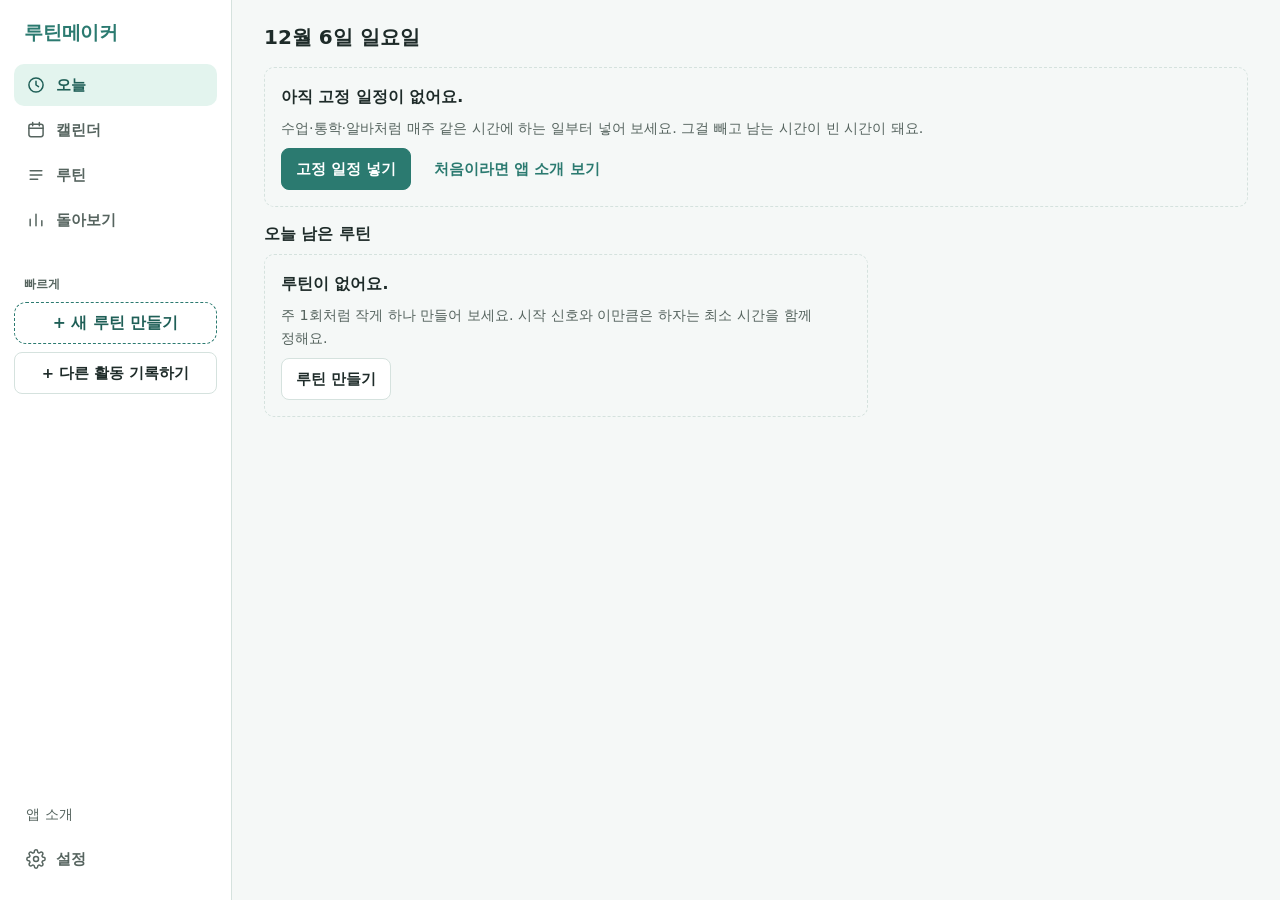
==== commit cbda477f: "설정 버튼을 탭 줄 맨 오른쪽으로 Co-Authored-By: Claude Opus 5.5 <noreply@anthropic.com>" ====
--- a/index.html
+++ b/index.html
@@ -21,10 +21,6 @@
     <div class="brand-row">
       <h1 class="brand">루틴메이커</h1>
       <a class="about" href="intro.html">앱 소개</a>
-      <button type="button" class="icon-btn settings-btn" id="btnSettings" aria-label="설정" title="설정">
-        <svg viewBox="0 0 24 24" width="20" height="20" aria-hidden="true" fill="none" stroke="currentColor" stroke-width="1.8" stroke-linecap="round" stroke-linejoin="round"><circle cx="12" cy="12" r="3"/><path d="M19.4 15a1.65 1.65 0 0 0 .33 1.82l.06.06a2 2 0 1 1-2.83 2.83l-.06-.06a1.65 1.65 0 0 0-1.82-.33 1.65 1.65 0 0 0-1 1.51V21a2 2 0 1 1-4 0v-.09A1.65 1.65 0 0 0 9 19.4a1.65 1.65 0 0 0-1.82.33l-.06.06a2 2 0 1 1-2.83-2.83l.06-.06A1.65 1.65 0 0 0 4.68 15a1.65 1.65 0 0 0-1.51-1H3a2 2 0 1 1 0-4h.09A1.65 1.65 0 0 0 4.6 9a1.65 1.65 0 0 0-.33-1.82l-.06-.06a2 2 0 1 1 2.83-2.83l.06.06A1.65 1.65 0 0 0 9 4.68a1.65 1.65 0 0 0 1-1.51V3a2 2 0 1 1 4 0v.09a1.65 1.65 0 0 0 1 1.51 1.65 1.65 0 0 0 1.82-.33l.06-.06a2 2 0 1 1 2.83 2.83l-.06.06A1.65 1.65 0 0 0 19.4 9a1.65 1.65 0 0 0 1.51 1H21a2 2 0 1 1 0 4h-.09a1.65 1.65 0 0 0-1.51 1z"/></svg>
-        <span class="side-label">설정</span>
-      </button>
     </div>
     <nav class="tabs" role="tablist" aria-label="화면">
       <button type="button" role="tab" id="tab-today" aria-controls="panel-today" aria-selected="true"><svg class="tab-ic" viewBox="0 0 24 24" width="20" height="20" aria-hidden="true" fill="none" stroke="currentColor" stroke-width="1.8" stroke-linecap="round" stroke-linejoin="round"><circle cx="12" cy="12" r="8.5"/><path d="M12 7.5V12l3 2"/></svg>오늘</button>
@@ -32,6 +28,11 @@
       <button type="button" role="tab" id="tab-routines" aria-controls="panel-routines" aria-selected="false" tabindex="-1"><svg class="tab-ic" viewBox="0 0 24 24" width="20" height="20" aria-hidden="true" fill="none" stroke="currentColor" stroke-width="1.8" stroke-linecap="round" stroke-linejoin="round"><path d="M5 7h14M5 12h14M5 17h9"/></svg>루틴</button>
       <button type="button" role="tab" id="tab-review" aria-controls="panel-review" aria-selected="false" tabindex="-1"><svg class="tab-ic" viewBox="0 0 24 24" width="20" height="20" aria-hidden="true" fill="none" stroke="currentColor" stroke-width="1.8" stroke-linecap="round" stroke-linejoin="round"><path d="M5 19V11M12 19V5M19 19v-6"/></svg>돌아보기</button>
     </nav>
+    <!-- 설정: 탭 줄 맨 오른쪽 (데스크톱은 왼쪽 메뉴 맨 아래) -->
+    <button type="button" class="icon-btn settings-btn" id="btnSettings" aria-label="설정" title="설정">
+        <svg viewBox="0 0 24 24" width="20" height="20" aria-hidden="true" fill="none" stroke="currentColor" stroke-width="1.8" stroke-linecap="round" stroke-linejoin="round"><circle cx="12" cy="12" r="3"/><path d="M19.4 15a1.65 1.65 0 0 0 .33 1.82l.06.06a2 2 0 1 1-2.83 2.83l-.06-.06a1.65 1.65 0 0 0-1.82-.33 1.65 1.65 0 0 0-1 1.51V21a2 2 0 1 1-4 0v-.09A1.65 1.65 0 0 0 9 19.4a1.65 1.65 0 0 0-1.82.33l-.06.06a2 2 0 1 1-2.83-2.83l.06-.06A1.65 1.65 0 0 0 4.68 15a1.65 1.65 0 0 0-1.51-1H3a2 2 0 1 1 0-4h.09A1.65 1.65 0 0 0 4.6 9a1.65 1.65 0 0 0-.33-1.82l-.06-.06a2 2 0 1 1 2.83-2.83l.06.06A1.65 1.65 0 0 0 9 4.68a1.65 1.65 0 0 0 1-1.51V3a2 2 0 1 1 4 0v.09a1.65 1.65 0 0 0 1 1.51 1.65 1.65 0 0 0 1.82-.33l.06-.06a2 2 0 1 1 2.83 2.83l-.06.06A1.65 1.65 0 0 0 19.4 9a1.65 1.65 0 0 0 1.51 1H21a2 2 0 1 1 0 4h-.09a1.65 1.65 0 0 0-1.51 1z"/></svg>
+      <span class="side-label">설정</span>
+    </button>
     <!-- 넓은 화면(데스크톱)에서만: 왼쪽 메뉴의 상황 버튼과 빠른 버튼 -->
     <div class="side-extra">
       <div id="sideSit"></div>
@@ -503,6 +504,17 @@
 </dialog>
 
 <!-- 고치기 대화상자: 루틴·고정 일정 폼을 잠시 이 안으로 옮겨 와서 화면 위에 띄운다 -->
+<!-- 고정 일정 편집: 캘린더의 '고정 일정 편집'을 누르면 열린다. 왼쪽 목록, 오른쪽(휴대폰은 고른 줄 아래) 고치기·넣기 -->
+<dialog id="blocksDialog" class="dialog wide" aria-labelledby="blocksTitle">
+  <div class="dialog-head">
+    <h2 id="blocksTitle">고정 일정 편집</h2>
+    <div class="row"><span class="sub" id="blocksCount"></span><button type="button" class="btn ghost small" id="blocksClose">닫기</button></div>
+  </div>
+  <div class="blocks-body">
+    <div class="blocks-list" id="blocksList"></div>
+    <div class="blocks-form" id="blocksFormHost"></div>
+  </div>
+</dialog>
 <dialog id="editDialog" class="dialog" aria-labelledby="editDialogTitle">
   <div class="dialog-head">
     <h2 id="editDialogTitle"></h2>
--- a/style.css
+++ b/style.css
@@ -14,7 +14,8 @@
   --mint: #afeed6;
   --cream: #fff5af;
   --cream-ink: #1e2b29;
-  --block: #7d8784;
+  --block: #66706d;     /* 흰 글자 5.1:1 */
+  --field: #7f8a87;     /* 입력칸·고르는 칸 경계: 흰 바탕 3.6:1, 연한 바탕 3.3:1 */
   --block-past: #c3cbc8;
   --chip: #e8edeb;
   --gap: var(--mint);
@@ -46,6 +47,7 @@
     --cream: #4a4420;
     --cream-ink: #f5efc8;
     --block: #6f7b78;
+    --field: #6c7e79;
     --block-past: #3a4542;
     --chip: #22302c;
     --ok: #8fd8cc;
@@ -143,7 +145,7 @@
 .daypick span {
   display: inline-grid; place-items: center;
   width: 40px; height: 40px; border-radius: 50%;
-  border: 1px solid var(--line); background: var(--bg); font-weight: 600;
+  border: 1px solid var(--field); background: var(--bg); font-weight: 600;
 }
 .daypick input:checked + span { background: var(--ink); color: var(--bg); border-color: var(--ink); }
 .daypick input:focus-visible + span { outline: 3px solid var(--focus); outline-offset: 2px; }
@@ -197,7 +199,7 @@
 .tabs [role="tab"][aria-selected="true"] { color: var(--ink); border-bottom-color: var(--accent); }
 @media (max-width: 520px) {
   .brand-row { padding-block: 10px 0; }
-  .tabs { flex-basis: 100%; }
+  .tabs { flex: 1 1 0; min-width: 0; }
   .tabs [role="tab"] { flex: 1; padding: 0 4px; }
 }
 main { display: grid; gap: 20px; }
@@ -250,17 +252,6 @@
 .weeks { display: inline-flex; gap: 4px; align-items: center; }
 
 /* 돌아보기 */
-.ratios { display: grid; gap: 14px; }
-.ratio { display: grid; grid-template-columns: minmax(4.5em, 7em) 1fr auto; gap: 4px 12px; align-items: center; }
-.ratio .cat { font-weight: 600; min-width: 0; }
-.ratio .val { font-family: var(--mono); font-weight: 600; text-align: right; }
-.ratio .bars { display: grid; gap: 3px; min-width: 0; }
-.ratio .bars i { display: block; height: 7px; border-radius: 3px; }
-.ratio .bars i.e { background: var(--gap); }
-.ratio .bars i.a { background: var(--ink); }
-.ratio .note { grid-column: 2 / 4; font-size: 0.83rem; color: var(--muted); }
-.legend .lg-est::before { background: var(--gap); }
-.legend .lg-act::before { background: var(--ink); }
 .obs { display: grid; gap: 4px; font-size: 0.9rem; }
 .obs .label { font-size: 0.78rem; color: var(--muted); font-weight: 600; }
 .chips { display: flex; gap: 6px; flex-wrap: wrap; }
@@ -309,8 +300,8 @@
 @media (max-width: 520px) { .principles { grid-template-columns: 1fr; } }
 
 /* 고정 일정 종류별 색 (흰 글자와 대비 4.5:1 이상) */
-.k-class { --k: #4f5b58; }
-.k-commute { --k: #7d8784; }
+.k-class { --k: #3d4745; }  /* 흰 글자 9:1 이상 */
+.k-commute { --k: #66706d; } /* 흰 글자 5.1:1 (예전 #7d8784는 3.7:1) */
 .k-work { --k: #a3aca9; --k-text: #1e2b29; }
 .k-etc { --k: #c4ccc9; --k-text: #1e2b29; }
 .tl-block { background: var(--block); }
@@ -416,7 +407,7 @@
 .rrow .fit-chip.tight, .rrow .fit-chip.nogap { background: var(--high-bg); }
 
 .other-btn {
-  min-height: 44px; margin-top: -8px; border: 1px dashed var(--teal-mid); border-radius: 10px;
+  min-height: 44px; margin-top: -8px; border: 1.5px dashed var(--accent); border-radius: 10px;
   background: var(--surface); color: var(--teal-ink); font: inherit; font-size: 0.92rem; font-weight: 600; cursor: pointer;
 }
 .other-btn:hover { background: var(--accent-soft); }
@@ -475,9 +466,9 @@
   border: 0; border-radius: 8px; background: transparent; color: var(--muted); cursor: pointer;
 }
 .icon-btn:hover { background: var(--chip); color: var(--ink); }
-.settings-btn { margin-left: auto; align-self: center; }
+.settings-btn { align-self: center; }
 .brand-row { align-items: center; }
-@media (min-width: 521px) { .brand-row { flex: 1; } .settings-btn { margin-right: 8px; } }
+@media (min-width: 521px) { .brand-row { flex: 1; } }
 .item-head .row { align-items: center; }
 .item-head .icon-btn { width: 32px; height: 32px; margin: -4px -6px -4px 0; }
 .rec-del .icon-btn { width: 32px; height: 32px; }
@@ -508,7 +499,7 @@
 
 /* 루틴 만들기: 단계가 아래로 쌓이는 폼 */
 .new-btn {
-  min-height: 48px; border: 1px dashed var(--teal-mid); border-radius: 12px; background: var(--surface);
+  min-height: 48px; border: 1.5px dashed var(--accent); border-radius: 12px; background: var(--surface);
   color: var(--teal-ink); font: inherit; font-size: 0.98rem; font-weight: 700; cursor: pointer;
 }
 .new-btn:hover { background: var(--accent-soft); }
@@ -607,10 +598,10 @@
 .cc-grid { display: grid; grid-template-columns: repeat(7, minmax(0, 1fr)); gap: 4px; }
 .cc-h { font-size: 0.72rem; font-weight: 600; color: var(--muted); text-align: center; }
 .cc { height: 30px; border-radius: 6px; display: grid; place-items: center; font-size: 0.74rem; font-weight: 700; color: var(--muted); border: 1px solid var(--line); }
-.cc.hit { background: var(--rc); border-color: var(--rc); color: #ffffff; }
+.cc.hit { background: var(--rc-fill, var(--rc)); border-color: var(--rc-fill, var(--rc)); color: var(--rc-on, #ffffff); }
 .cc.idle { border-color: transparent; background: var(--bg); opacity: 0.55; }
 .cc.today { box-shadow: inset 0 0 0 2px var(--rc); color: var(--ink); }
-.cc.hit.today { color: #ffffff; box-shadow: inset 0 0 0 2px var(--ink); }
+.cc.hit.today { color: var(--rc-on, #ffffff); box-shadow: inset 0 0 0 2px var(--ink); }
 .legend .lg-hit::before { background: var(--rc); }
 .legend .lg-today::before { background: transparent; box-shadow: inset 0 0 0 2px var(--rc); }
 .legend .lg-idle::before { background: var(--chip); }
@@ -840,3 +831,71 @@
 .gap-big b { font-size: 1.35rem; }
 .bt { display: grid; gap: 4px; padding: 10px 12px; border-radius: 10px; background: var(--accent-soft); }
 .bt .label { font-size: 0.78rem; font-weight: 700; color: var(--teal-ink); }
+
+/* 예상과 실제: 활동별 막대 (가운데 = 예상대로, 오른쪽 = 예상보다 오래) */
+.bx-list { display: grid; gap: 2px; }
+.bx-row, .bx-axis { display: grid; grid-template-columns: minmax(96px, 150px) minmax(0, 1fr) 76px; column-gap: 10px; align-items: center; }
+.bx-row { padding: 6px 0; border-bottom: 1px solid var(--line); }
+.bx-row:last-child { border-bottom: 0; }
+.bx-row > .bx-sub { grid-column: 2 / -1; font-size: 0.78rem; color: var(--muted); }
+.bx-row > .bx-detail { grid-column: 1 / -1; padding: 6px 0 12px; display: grid; gap: 8px; }
+.bx-name { display: flex; align-items: center; gap: 6px; min-height: 36px; padding: 0; border: 0; background: none; font: inherit; font-size: 0.88rem; font-weight: 600; color: inherit; text-align: left; cursor: pointer; overflow: hidden; }
+.bx-name > span:nth-child(2) { overflow: hidden; text-overflow: ellipsis; white-space: nowrap; }
+.bx-name .sub { font-size: 0.72rem; font-weight: 400; white-space: nowrap; }
+.bx-name.task .rc-dot, .bx-bar.task { --rc: var(--teal-mid); }
+.bx-name .rc-dot { width: 10px; height: 10px; }
+.bx-track { position: relative; height: 22px; background: var(--bg); border-radius: 4px; }
+.bx-track > i { position: absolute; display: block; }
+.bx-one { left: 50%; top: -3px; bottom: -3px; width: 0; border-left: 2px solid var(--ink); margin-left: -1px; z-index: 1; }
+.bx-bar { top: 3px; bottom: 3px; background: var(--rc); border-radius: 0 4px 4px 0; }
+.bx-bar.left { border-radius: 4px 0 0 4px; opacity: 0.75; }
+.bx-val { text-align: right; font-size: 0.9rem; white-space: nowrap; }
+.bx-axis { min-height: 18px; }
+@media (max-width: 520px) { .bx-row, .bx-axis { grid-template-columns: 84px minmax(0, 1fr) 64px; column-gap: 6px; } .bx-name .sub { display: none; } }
+.bx-dir > div { display: flex; justify-content: space-between; font-size: 0.7rem; color: var(--muted); }
+
+/* 물음표로 펼치는 안내 */
+.with-help { display: flex; align-items: center; gap: 2px; }
+.help-box { padding: 10px 14px; border-radius: 10px; background: var(--bg); border: 1px solid var(--line); font-size: 0.86rem; }
+.help-box ul { margin: 0; padding-left: 1.1em; display: grid; gap: 4px; }
+
+/* 고정 일정 편집 창 */
+.dialog.wide { width: min(860px, calc(100vw - 32px)); }
+.blocks-body { display: grid; gap: 16px; padding: 16px; }
+.blk-list { display: grid; gap: 8px; margin-bottom: 8px; }
+.blk-item {
+  width: 100%; display: grid; grid-template-columns: 12px minmax(0, 1fr); gap: 10px; align-items: center; text-align: left;
+  padding: 10px 12px; border: 1px solid var(--line); border-radius: 10px; background: var(--surface); font: inherit; color: inherit; cursor: pointer;
+}
+.blk-item:hover { border-color: var(--muted); }
+.blk-item.on { border: 1.5px solid var(--accent); background: var(--accent-soft); }
+.blk-text { display: grid; min-width: 0; }
+.blk-text .sub { font-size: 0.8rem; }
+.blocks-edit { display: grid; gap: 12px; }
+.blk-list .blocks-edit { padding: 12px; margin-top: 6px; border-radius: 10px; background: var(--bg); }
+.blocks-form-head { display: grid; gap: 2px; }
+.blocks-form-head h3 { font-size: 1.02rem; }
+.new-btn.on { border-style: solid; background: var(--accent-soft); }
+.cal-head .edit-blocks { display: inline-flex; align-items: center; gap: 6px; }
+@media (min-width: 1024px) {
+  .blocks-body { grid-template-columns: 280px minmax(0, 1fr); padding: 0; gap: 0; min-height: 460px; }
+  .blocks-list { padding: 16px; border-right: 1px solid var(--line); background: var(--bg); display: flex; flex-direction: column; }
+  .blocks-list .new-btn { margin-top: auto; }
+  .blocks-form { padding: 20px 24px; }
+  .cal-head .edit-blocks { margin-left: auto; }
+}
+
+/* 접근성: 루틴 색 위 글자색 (WCAG 4.5:1)
+ * 흰 글자: 파랑 4.6 · 보라 4.9 · 갈색 5.4 / 진한 글자: 주황 5.2 · 연두 4.9 · 하늘 4.8 · 겨자 5.7
+ * 분홍은 둘 다 모자라 칸을 조금 어둡게(85%) 하고 흰 글자 5.2 */
+.rc-orange, .rc-lime, .rc-sky, .rc-mustard { --rc-on: #1e2b29; }
+.rc-pink { --rc-fill: color-mix(in srgb, var(--rc) 85%, #000000); }
+/* 입력칸·고르는 칸 경계 3:1 이상 */
+.field input, .field select, .field textarea { border-color: var(--field); }
+.kind-card { border-color: var(--field); }
+.field input[aria-invalid="true"], .field select[aria-invalid="true"] { border-color: var(--high); }
+@media (prefers-color-scheme: dark) {
+  /* 어두운 화면의 루틴 색은 밝아서 어떤 색이든 진한 글자 */
+  [class*="rc-"] { --rc-on: #0f1715; --rc-fill: var(--rc); }
+}
+.blocks-list .new-btn { width: 100%; }
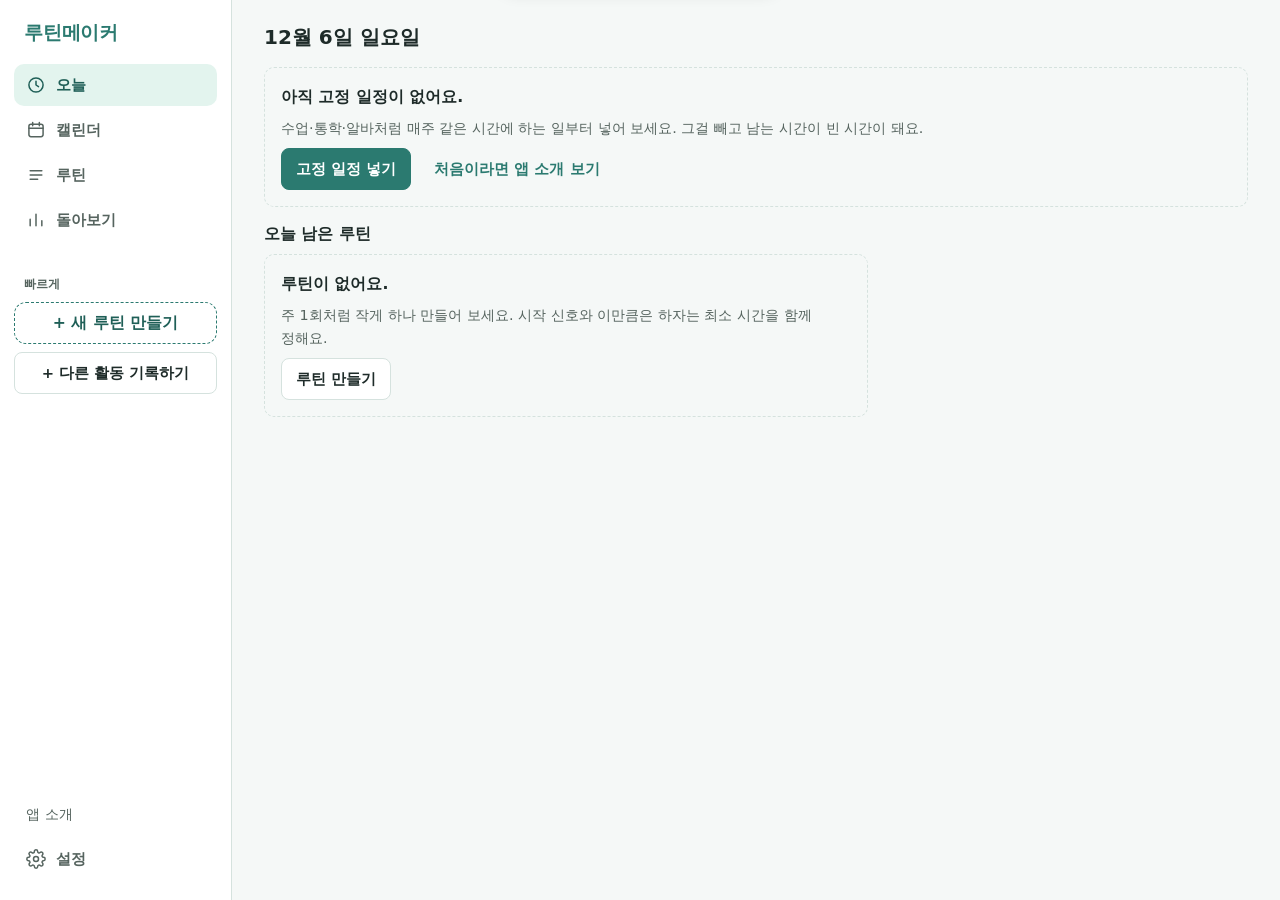
==== commit f50b07ee: "본문으로 건너뛰기: 화면 맨 위에 또렷하게, 누를 때 탭 주소를 바꾸지 않고 지금 탭 제목으로 초점 Co-Authored-By: Claude Opus 5.5 <noreply@ant" ====
--- a/index.html
+++ b/index.html
@@ -2,6 +2,7 @@
 <html lang="ko">
 <head>
 <meta charset="utf-8">
+<link rel="icon" type="image/svg+xml" href="favicon.svg">
 <meta name="viewport" content="width=device-width, initial-scale=1">
 <title>루틴메이커</title>
 <meta name="description" content="실제로 걸리는 시간을 재서, 고정 일정 사이 빈 시간에 지킬 수 있는 루틴을 세우는 웹앱">
@@ -13,7 +14,7 @@
 <script defer src="js/app.js"></script>
 </head>
 <body>
-<a class="skip" href="#main">본문으로 건너뛰기</a>
+<a class="skip" href="#main" id="skipLink">본문으로 건너뛰기 (메뉴 지나가기)</a>
 
 <!-- 상단 바: 앱 이름 + 탭. 스크롤해도 위에 붙어 있다 -->
 <header class="topbar">
--- a/style.css
+++ b/style.css
@@ -85,8 +85,13 @@
 .hint:empty, .err:empty { display: none; }
 .eyebrow { font-size: 0.78rem; letter-spacing: 0.06em; color: var(--muted); font-weight: 600; }
 .sr-only { position: absolute; width: 1px; height: 1px; overflow: hidden; clip: rect(0 0 0 0); clip-path: inset(50%); white-space: nowrap; }
-.skip { position: absolute; left: 16px; top: -48px; background: var(--surface); color: var(--ink); padding: 8px 12px; border-radius: 8px; z-index: 10; }
-.skip:focus { top: 8px; }
+/* 본문으로 건너뛰기: 평소엔 숨어 있다가 Tab으로 초점이 오면 화면 맨 위에 (스크롤 위치와 상관없이) */
+.skip {
+  position: fixed; left: 50%; top: -60px; transform: translateX(-50%); z-index: 30;
+  padding: 10px 16px; border-radius: 10px; background: var(--accent); color: var(--accent-ink);
+  font-weight: 700; text-decoration: none; box-shadow: 0 6px 18px rgba(0, 0, 0, 0.2);
+}
+.skip:focus { top: 10px; }
 .masthead { display: grid; gap: 2px; }
 .tagline { color: var(--muted); font-size: 0.92rem; }
 .foot { color: var(--muted); font-size: 0.8rem; padding-top: 8px; border-top: 1px solid var(--line); }
@@ -284,7 +289,6 @@
 a.btn.primary { color: var(--accent-ink); }
 a.btn.ghost { color: var(--accent); }
 .about { text-decoration: none; }
-.skip { z-index: 20; }
 
 /* 소개 페이지 */
 .intro { gap: 32px; }
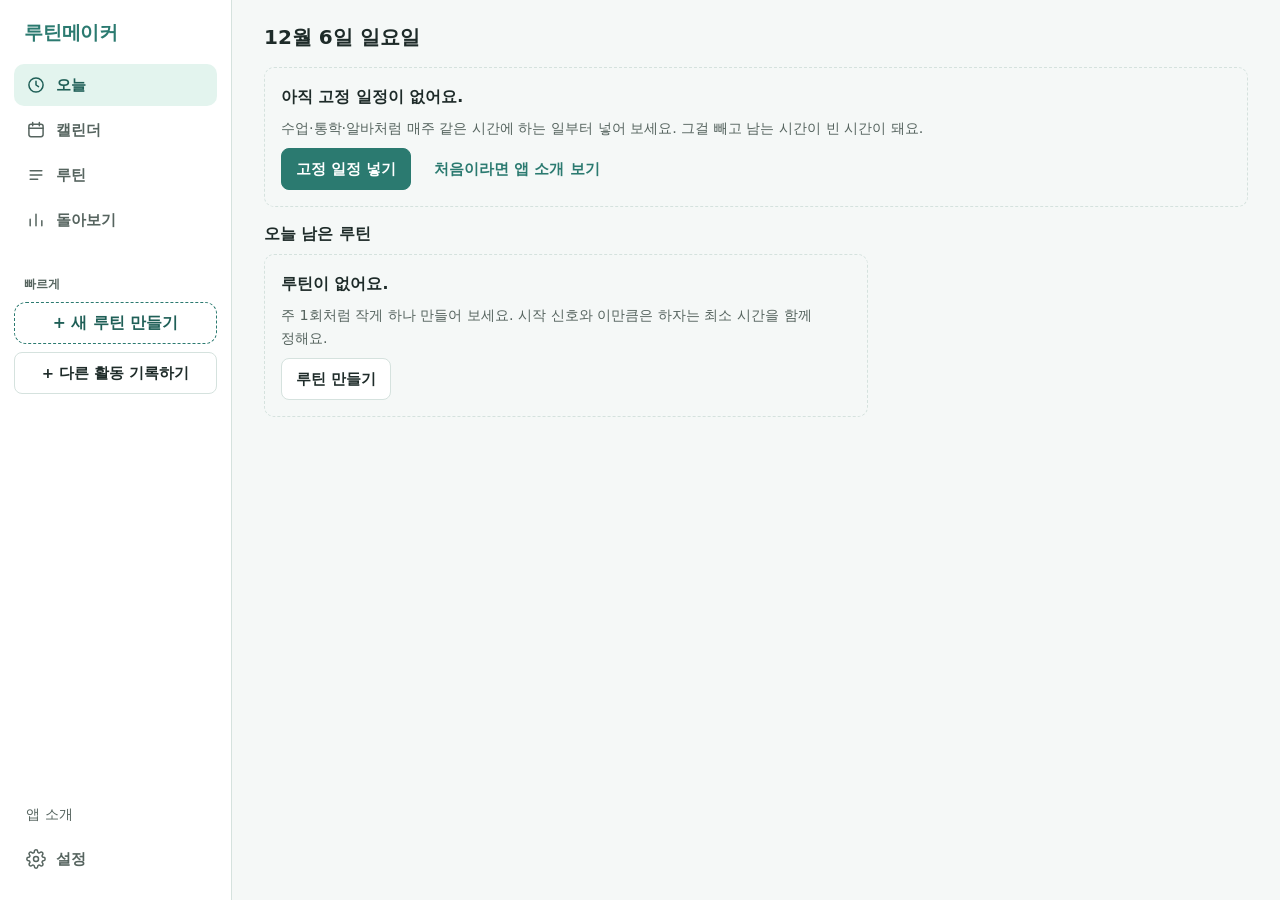
==== commit 3bb26cee: "예상을 단계로 나누기: 다른 활동과 셀 수 없는 루틴의 시작 칸, 지난 단계 이름 제안, 합계가 예상 시간 Co-Authored-By: Claude Sonnet 5.5 <norep" ====
--- a/index.html
+++ b/index.html
@@ -56,6 +56,7 @@
     <div class="progress" id="progress" aria-hidden="true"><span id="progressBar"></span><i id="progressMin" title="최소 시간" hidden></i></div>
     <p class="active-note" id="activeNote" hidden></p>
     <p class="meta" id="activeMeta"></p>
+    <p class="meta" id="activeSteps" hidden></p>
     <div class="row" id="activeButtons">
       <button type="button" class="btn primary" id="btnFinish">끝냈어요</button>
       <button type="button" class="btn" id="btnAbandon">그만두기</button>
@@ -123,6 +124,7 @@
               <p class="err" id="tEstimateErr"></p>
             </div>
           </div>
+          <div id="tSteps"></div>
           <p class="hint" id="tHint" aria-live="polite"></p>
           <label class="check"><input type="checkbox" id="tManual"> 이미 끝낸 일이에요 (실제 시간 직접 입력)</label>
           <div class="grid2">
--- a/style.css
+++ b/style.css
@@ -87,7 +87,8 @@
 .sr-only { position: absolute; width: 1px; height: 1px; overflow: hidden; clip: rect(0 0 0 0); clip-path: inset(50%); white-space: nowrap; }
 /* 본문으로 건너뛰기: 평소엔 숨어 있다가 Tab으로 초점이 오면 화면 맨 위에 (스크롤 위치와 상관없이) */
 .skip {
-  position: fixed; left: 50%; top: -60px; transform: translateX(-50%); z-index: 30;
+  position: fixed; left: 50%; top: -200px; transform: translateX(-50%); z-index: 30;
+  max-width: calc(100vw - 32px); text-align: center;
   padding: 10px 16px; border-radius: 10px; background: var(--accent); color: var(--accent-ink);
   font-weight: 700; text-decoration: none; box-shadow: 0 6px 18px rgba(0, 0, 0, 0.2);
 }
@@ -326,7 +327,9 @@
   display: flex; justify-content: space-between; align-items: center; gap: 12px;
   padding: 12px 16px; background: var(--surface); border-bottom: 1px solid var(--line);
 }
-.dialog-head h2 { font-size: 1.02rem; }
+.dialog-head h2 { font-size: 1.02rem; white-space: nowrap; }
+.dialog-head .row { flex-wrap: nowrap; min-width: 0; }
+.dialog-head .row .sub { min-width: 0; text-align: right; line-height: 1.3; }
 #editDialogBody { padding: 16px; }
 
 /* 공휴일 */
@@ -422,7 +425,6 @@
 .rrow-line { display: flex; align-items: center; gap: 10px; }
 .rrow-main { flex: 1; min-width: 0; display: grid; }
 .rrow-name { font-size: 0.98rem; font-weight: 700; margin: 0; }
-.rrow-meta { font-size: 0.78rem; color: var(--muted); }
 .rrow-note { font-size: 0.78rem; color: var(--warn); font-weight: 600; }
 .fit-word { flex: none; font-size: 0.76rem; font-weight: 700; color: var(--teal-ink); }
 .fit-word.min { color: var(--warn); }
@@ -559,17 +561,35 @@
 /* 루틴 탭: 카드 목록 */
 .rcards { list-style: none; margin: 0; padding: 0; display: grid; gap: 10px; }
 .rcard {
-  width: 100%; display: grid; grid-template-columns: 12px minmax(0, 1fr) 16px; gap: 10px; align-items: center; text-align: left;
+  width: 100%; display: grid; grid-template-columns: 12px minmax(0, 1fr) auto; gap: 10px; align-items: center; text-align: left;
   background: var(--surface); border: 1px solid var(--line); border-radius: 12px; padding: 12px 12px 12px 14px;
   font: inherit; color: inherit; cursor: pointer;
 }
 .rcard:hover { border-color: var(--muted); }
-.rcard > svg { color: var(--muted); }
-.rcard-main { display: grid; gap: 3px; min-width: 0; }
-.rcard-top { display: flex; flex-wrap: wrap; align-items: baseline; gap: 2px 8px; }
+.rcard > .rc-dot { align-self: start; margin-top: 7px; }
+.rcard-main { display: grid; gap: 6px; min-width: 0; }
 .rcard-name { font-weight: 700; font-size: 1rem; }
-.rcard-kind { font-size: 0.75rem; font-weight: 700; color: var(--muted); }
-.rcard-meta { font-size: 0.84rem; color: var(--muted); }
+/* 조건·빈도 칩 */
+.rtags { display: flex; flex-wrap: wrap; gap: 6px; }
+.rtag { display: inline-flex; align-items: center; gap: 4px; max-width: 100%; padding: 2px 8px; border-radius: 999px; border: 1px solid var(--line); background: var(--bg); font-size: 0.78rem; color: var(--muted); }
+.rtag > svg { flex: none; }
+.spill { display: inline-flex; align-items: center; gap: 3px; white-space: nowrap; padding: 2px 8px; border-radius: 999px; font-size: 0.78rem; font-weight: 700;
+  background: var(--rc-soft); color: color-mix(in srgb, var(--rc) 45%, var(--ink)); }
+.rrow-main > .rtags, .now-main > .rtags { margin-top: 4px; }
+.tile-ic { display: inline-flex; align-items: center; gap: 3px; }
+/* 칩이 붙어 줄이 길어져도 색 점은 이름 옆에 */
+.rrow-line > .dot, .now-row > .dot { align-self: flex-start; margin-top: 0.5em; }
+.rd-title > .rtags { margin-top: 6px; }
+/* 이번 주: 막대 + 숫자 */
+.rweek { display: flex; align-items: center; gap: 8px; }
+.rweek .strip { margin-top: 0; }
+.rweek-n { font-size: 0.78rem; color: var(--muted); font-variant-numeric: tabular-nums; }
+/* 연속 배지: 새싹 + 숫자 + 단위 */
+.sbadge { display: grid; justify-items: center; align-content: center; gap: 1px; min-width: 46px; padding: 6px 4px; border-radius: 12px; line-height: 1;
+  background: var(--rc-soft); color: color-mix(in srgb, var(--rc) 45%, var(--ink)); }
+.sbadge b { font-size: 1.02rem; }
+.sbadge small { font-size: 0.7rem; font-weight: 700; }
+.sbadge.zero { background: var(--chip); color: var(--muted); }
 .strip { display: flex; gap: 3px; margin-top: 3px; }
 .strip > span { width: 18px; height: 6px; border-radius: 2px; background: var(--chip); }
 .strip .s-hit { background: var(--rc); }
@@ -774,7 +794,6 @@
   /* 루틴: 목록과 상세를 나란히 */
   .rt-cols { grid-template-columns: 320px minmax(0, 1fr); }
   .rt-list { display: grid; gap: 10px; align-content: start; position: sticky; top: 24px; }
-  .rt-list .rcard { grid-template-columns: 12px minmax(0, 1fr); }
   .rt-detail { display: grid; gap: 16px; min-width: 0; }
   .rd-cols { display: grid; grid-template-columns: minmax(0, 1fr) minmax(0, 1fr); gap: 16px; align-items: start; }
   .rd-col { display: grid; gap: 16px; min-width: 0; }
@@ -855,7 +874,13 @@
 .bx-bar.left { border-radius: 4px 0 0 4px; opacity: 0.75; }
 .bx-val { text-align: right; font-size: 0.9rem; white-space: nowrap; }
 .bx-axis { min-height: 18px; }
-@media (max-width: 520px) { .bx-row, .bx-axis { grid-template-columns: 84px minmax(0, 1fr) 64px; column-gap: 6px; } .bx-name .sub { display: none; } }
+/* 휴대폰: 이름을 막대 위 한 줄로 올려 막대와 축 글자가 폭을 다 쓰게 */
+@media (max-width: 520px) {
+  .bx-row, .bx-axis { grid-template-columns: minmax(0, 1fr) 56px; column-gap: 8px; }
+  .bx-row > .bx-name, .bx-row > .bx-sub { grid-column: 1 / -1; }
+  .bx-row > .bx-name { min-height: 30px; }
+  .bx-axis > span:first-child { display: none; }
+}
 .bx-dir > div { display: flex; justify-content: space-between; font-size: 0.7rem; color: var(--muted); }
 
 /* 물음표로 펼치는 안내 */
@@ -903,3 +928,21 @@
   [class*="rc-"] { --rc-on: #0f1715; --rc-fill: var(--rc); }
 }
 .blocks-list .new-btn { width: 100%; }
+
+/* 예상을 단계로 나누기 */
+.step-box { display: grid; gap: 8px; }
+.steps-open { display: flex; align-items: center; justify-content: center; gap: 6px; width: 100%; padding: 9px 12px; border: 1px dashed var(--accent); border-radius: 10px;
+  background: none; color: var(--accent); font: inherit; font-size: 0.9rem; font-weight: 700; cursor: pointer; }
+.steps-head { display: flex; justify-content: space-between; align-items: center; }
+.steps-close, .steps-add { background: none; border: 0; padding: 4px 2px; font: inherit; font-size: 0.85rem; font-weight: 700; color: var(--accent); cursor: pointer; }
+.steps-add { display: inline-flex; align-items: center; gap: 4px; justify-self: start; }
+.steps-sug { display: grid; gap: 8px; padding: 10px 12px; border-radius: 10px; background: var(--accent-soft); font-size: 0.88rem; }
+.steps-sug > span:first-child { display: flex; align-items: center; gap: 5px; font-weight: 700; }
+.step-list { display: grid; gap: 6px; }
+.step-row { display: grid; grid-template-columns: minmax(0, 1fr) 64px 32px; gap: 6px; align-items: center; }
+.step-row input { width: 100%; min-width: 0; }
+.step-del { display: grid; place-items: center; width: 32px; height: 32px; border: 0; border-radius: 8px; background: none; color: var(--muted); cursor: pointer; }
+.step-del:hover { background: var(--chip); }
+.steps-total { margin: 0; text-align: right; font-size: 0.88rem; color: var(--muted); }
+.steps-total b { color: var(--ink); }
+input.derived { background: var(--chip); color: var(--muted); }
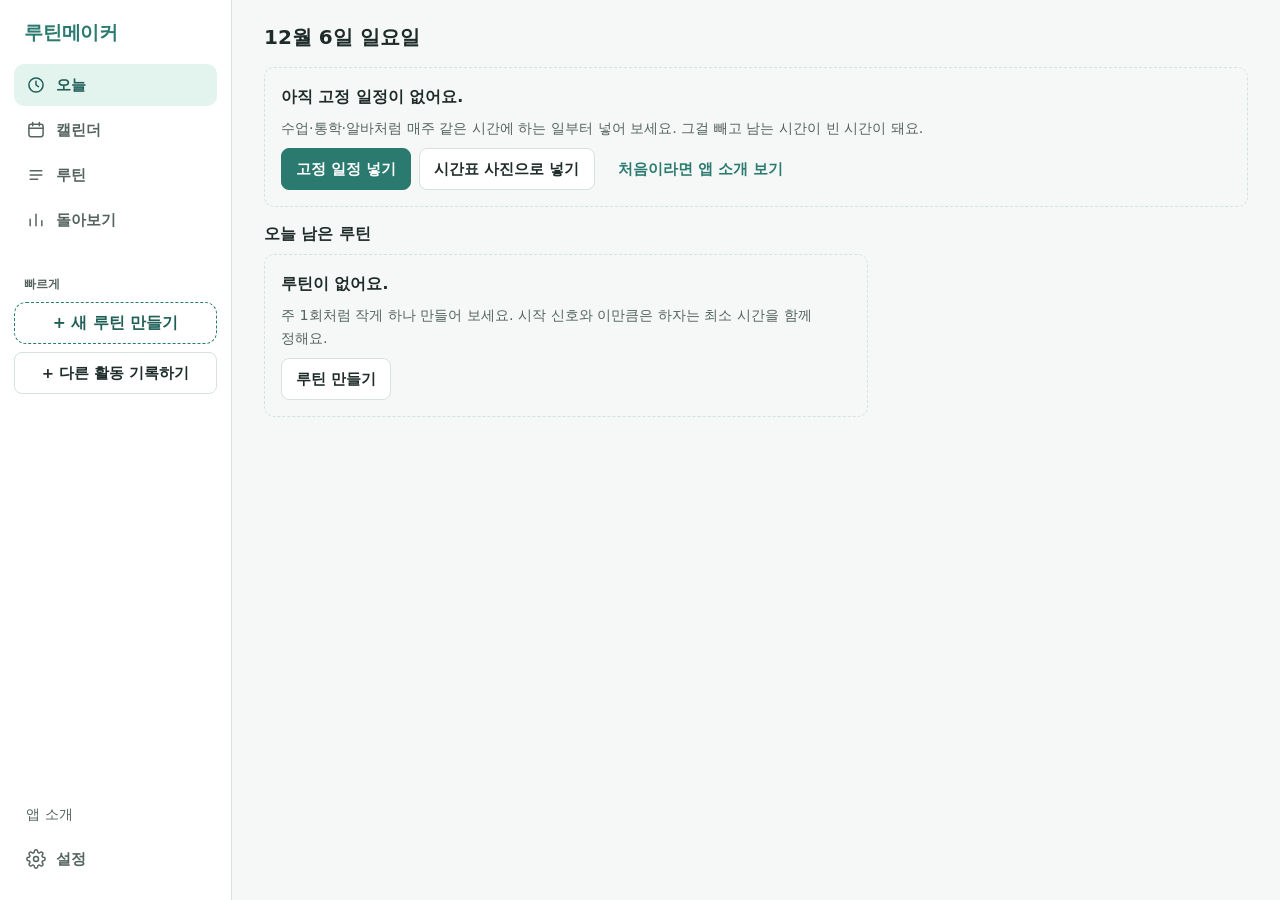
==== commit 964c605e: "시간표 사진으로 고정 일정 넣기 (api/timetable.js, 확인 화면, 개인정보 문구) Co-Authored-By: Claude Sonnet 5.5 <noreply@anth" ====
--- a/index.html
+++ b/index.html
@@ -431,7 +431,7 @@
       </section>
       <section class="set-sec" aria-labelledby="dataH">
         <h2 id="dataH">기록 관리</h2>
-        <p class="sub">기록은 이 브라우저에만 저장되고 어디에도 보내지 않아요. 기기를 바꾸거나 브라우저 데이터를 지우기 전에 내보내 두세요.</p>
+        <p class="sub">기록은 이 브라우저에만 저장되고 어디에도 보내지 않아요. (‘AI 추천받기’를 누르면 그 할 일의 이름과 카테고리가, ‘시간표 사진으로 넣기’를 하면 고른 사진 한 장이 AI로 가요. 서버에는 저장하지 않아요.) 기기를 바꾸거나 브라우저 데이터를 지우기 전에 내보내 두세요.</p>
         <div class="row">
           <button type="button" class="btn" id="btnExport">내보내기 (JSON 파일)</button>
           <button type="button" class="btn" id="btnImport">가져오기</button>
@@ -518,6 +518,14 @@
     <div class="blocks-form" id="blocksFormHost"></div>
   </div>
 </dialog>
+<!-- 시간표 사진으로 고정 일정 넣기: 사진 고르기 → 읽는 중 → 확인하고 고치기 -->
+<dialog id="ttDialog" class="dialog wide" aria-labelledby="ttTitle">
+  <div class="dialog-head">
+    <h2 id="ttTitle">시간표 사진으로 넣기</h2>
+    <button type="button" class="btn ghost small" id="ttClose">닫기</button>
+  </div>
+  <div id="ttBody" class="tt-body"></div>
+</dialog>
 <dialog id="editDialog" class="dialog" aria-labelledby="editDialogTitle">
   <div class="dialog-head">
     <h2 id="editDialogTitle"></h2>
--- a/style.css
+++ b/style.css
@@ -946,3 +946,26 @@
 .steps-total { margin: 0; text-align: right; font-size: 0.88rem; color: var(--muted); }
 .steps-total b { color: var(--ink); }
 input.derived { background: var(--chip); color: var(--muted); }
+.steps-ai-box { display: grid; gap: 4px; justify-items: start; padding-top: 8px; border-top: 1px solid var(--line); }
+.steps-ai { display: inline-flex; align-items: center; gap: 6px; padding: 8px 14px; border: 1px solid var(--accent); border-radius: 10px; background: var(--accent-soft);
+  color: var(--accent); font: inherit; font-size: 0.9rem; font-weight: 700; cursor: pointer; }
+.steps-ai:disabled { opacity: 0.65; cursor: progress; }
+.steps-ai-box .hint { margin: 0; }
+.steps-ai-msg:empty { display: none; }
+.steps-head .tag { margin-left: 6px; }
+
+/* 시간표 사진으로 넣기 */
+.tt-body { padding: 16px; display: grid; gap: 12px; }
+.tt-body .row { margin-top: 4px; }
+.tt-top { display: grid; gap: 10px; align-items: start; }
+.tt-preview { max-width: 100%; max-height: 180px; justify-self: start; border-radius: 10px; border: 1px solid var(--line); }
+.tt-busy { margin: 0; font-weight: 700; color: var(--accent); }
+.tt-list { display: grid; gap: 10px; }
+.tt-row { display: grid; gap: 8px; padding: 10px 12px; border: 1px solid var(--line); border-radius: 12px; background: var(--surface); }
+.tt-row.dup { opacity: 0.7; }
+.tt-line { display: flex; flex-wrap: wrap; align-items: center; gap: 8px; }
+.tt-line .tt-name { flex: 1 1 140px; min-width: 0; }
+.tt-line input[type="checkbox"] { width: 20px; height: 20px; flex: none; accent-color: var(--accent); }
+.tt-row .err:empty { display: none; }
+.tt-btn { display: flex; align-items: center; justify-content: center; gap: 6px; }
+@media (min-width: 640px) { .tt-top { grid-template-columns: auto 1fr; } }
